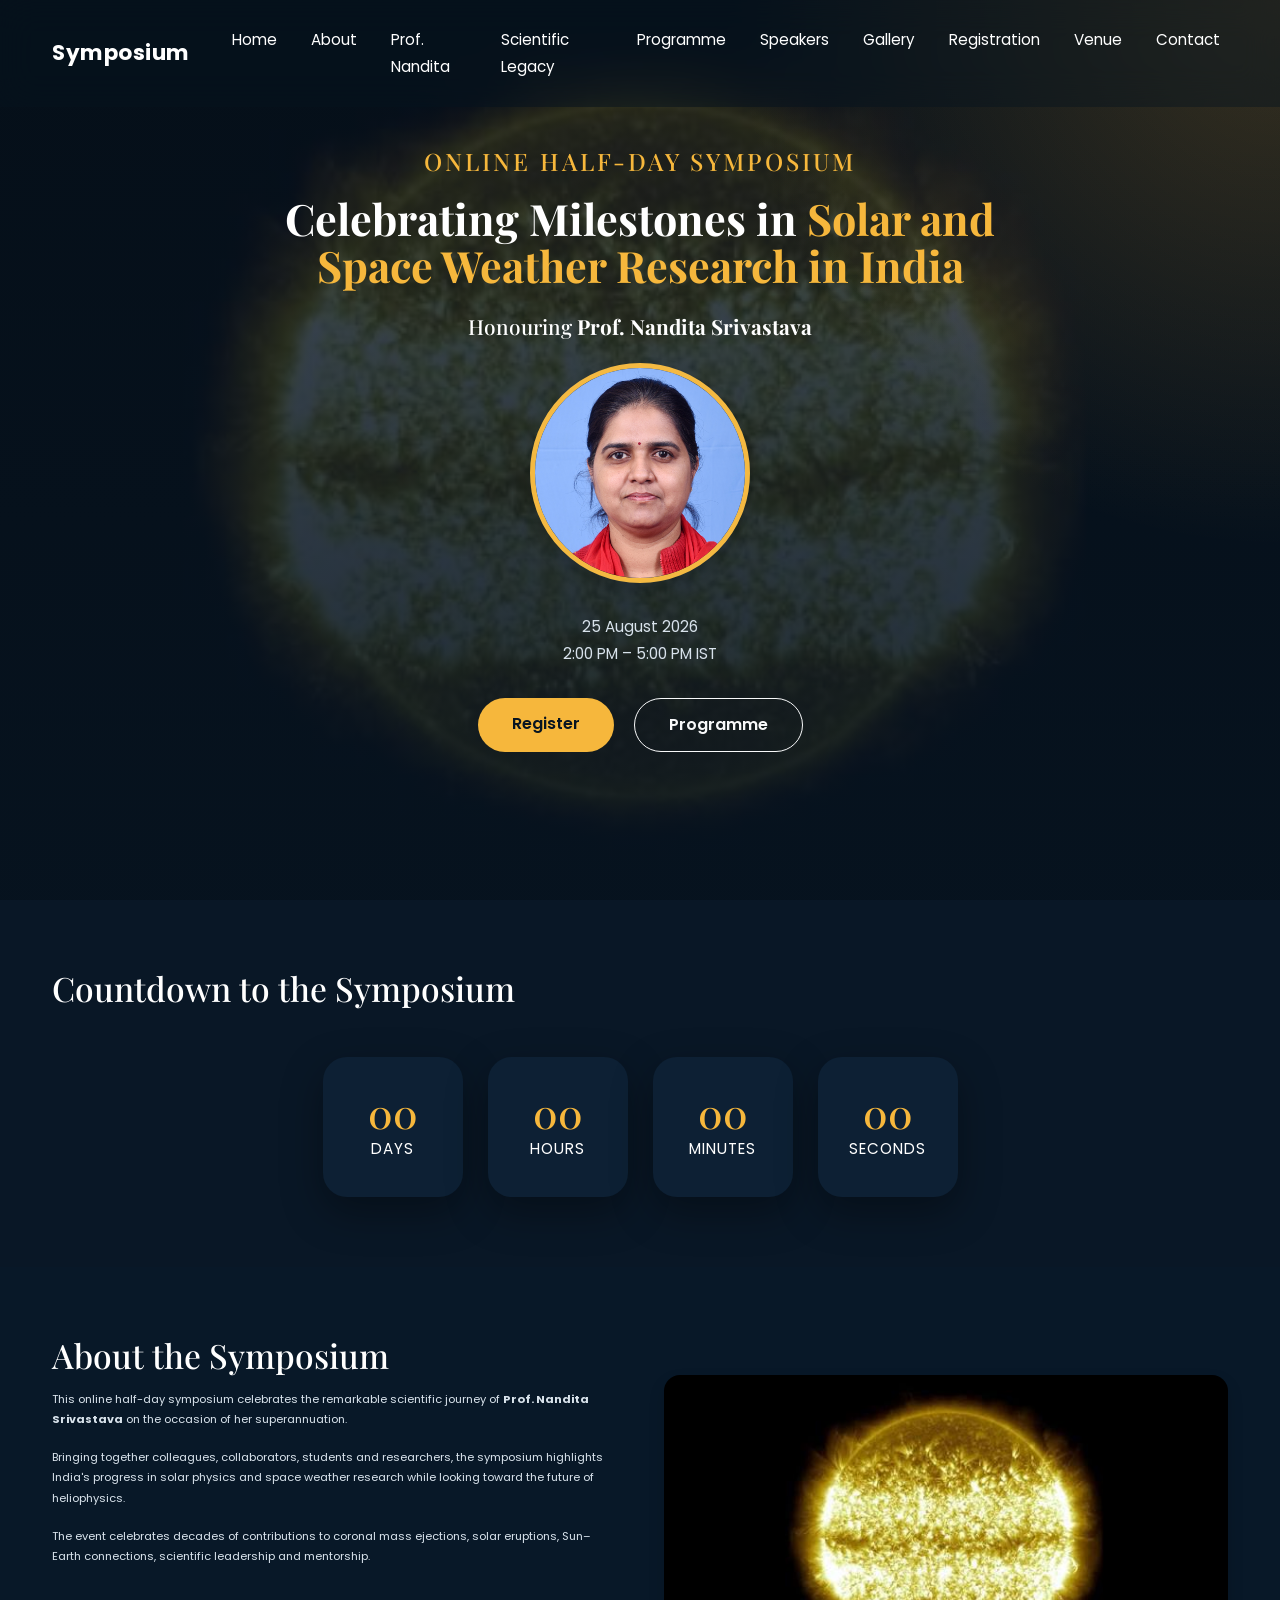
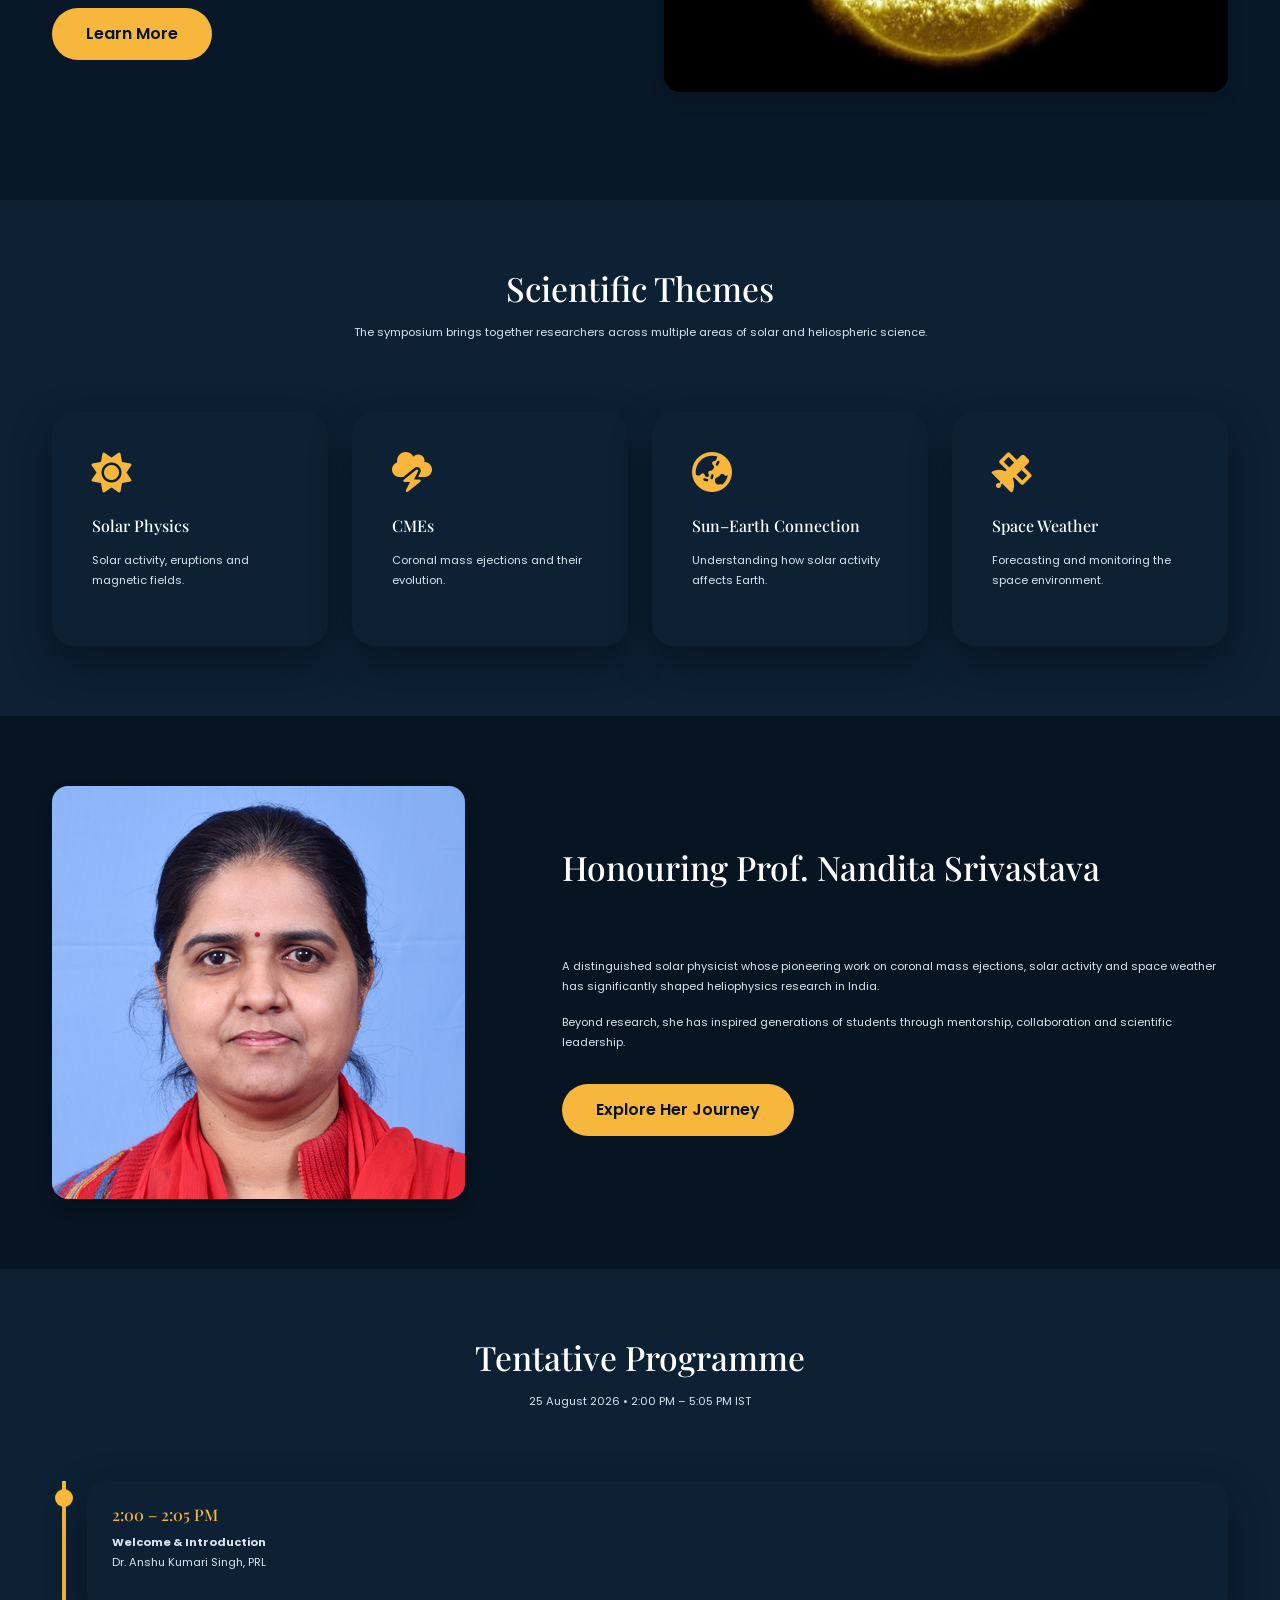
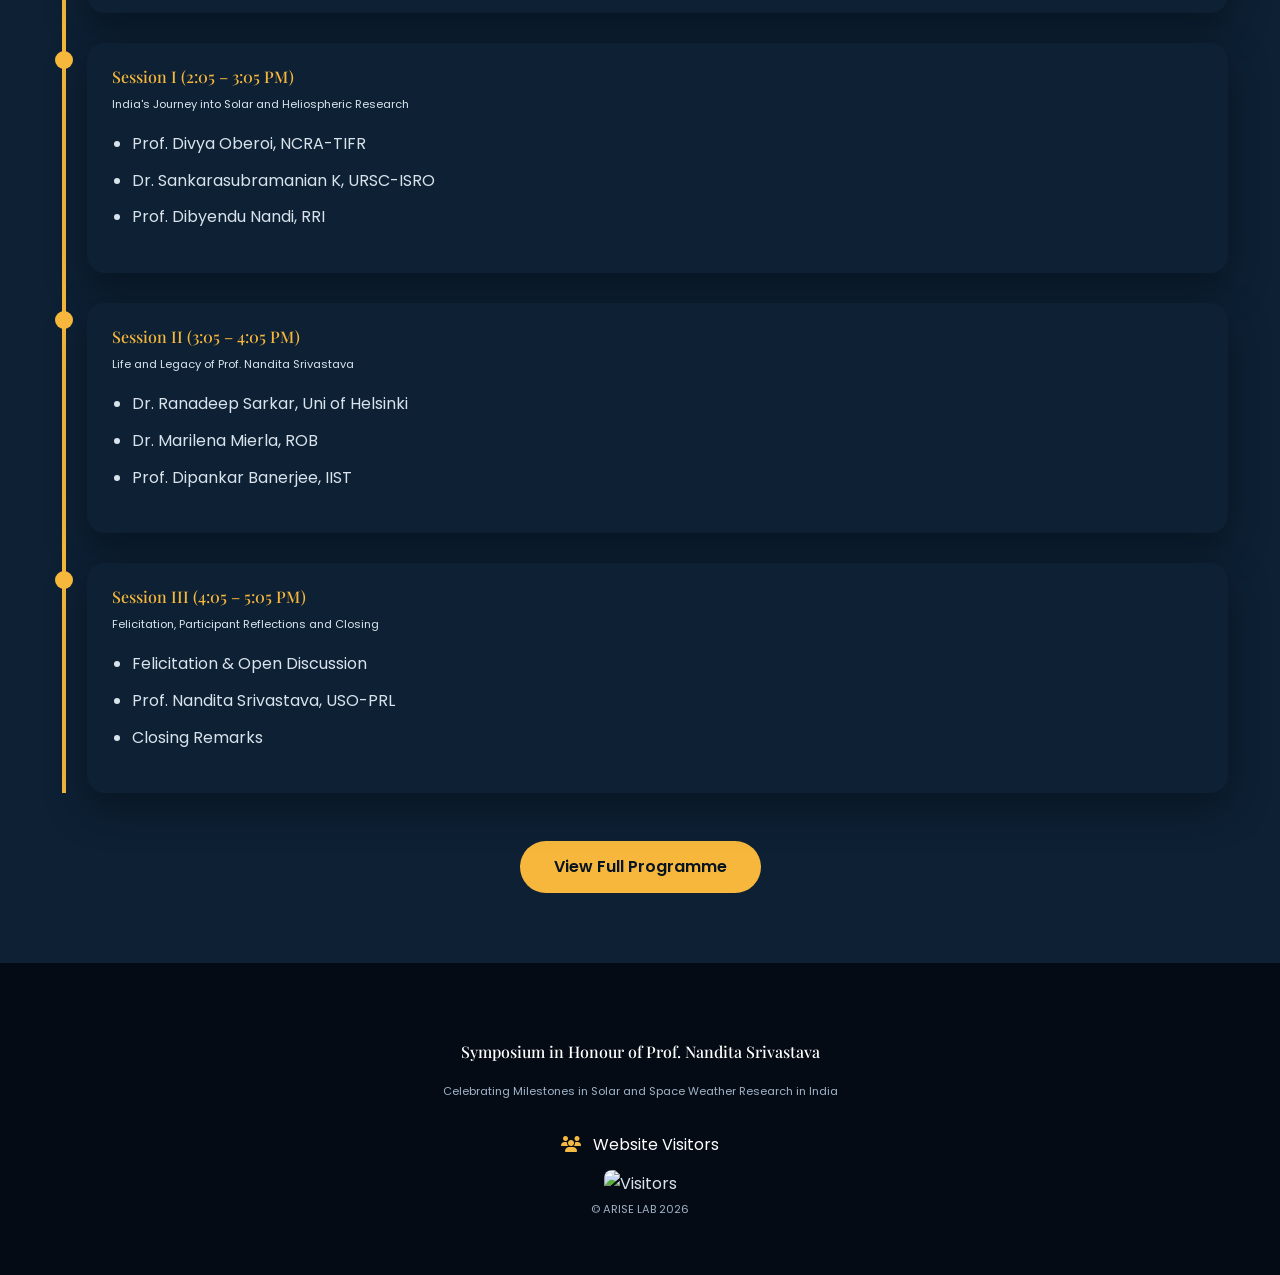
==== index.html @ 3f6dc215 "font issues sorted2" ====
<!DOCTYPE html>
<html lang="en">

<head>

    <meta charset="UTF-8">
    <meta name="viewport" content="width=device-width, initial-scale=1.0">

    <title>
        Celebrating Milestones in Solar and Space Weather Research in India
    </title>

    <meta name="description"
        content="Online Symposium Honouring Prof. Nandita Srivastava">

    <!-- Bootstrap -->

    <link href="https://cdn.jsdelivr.net/npm/bootstrap@5.3.7/dist/css/bootstrap.min.css" rel="stylesheet">

    <!-- Google Fonts -->

    <link rel="preconnect" href="https://fonts.googleapis.com">

    <link rel="preconnect" href="https://fonts.gstatic.com" crossorigin>

    <link
        href="https://fonts.googleapis.com/css2?family=Playfair+Display:wght@500;700&family=Poppins:wght@300;400;500;600&display=swap"
        rel="stylesheet">

    <!-- Font Awesome -->

    <link rel="stylesheet"
        href="https://cdnjs.cloudflare.com/ajax/libs/font-awesome/6.7.2/css/all.min.css">

    <!-- Custom CSS -->

    <link rel="stylesheet" href="assets/css/style.css">

    <link rel="stylesheet" href="assets/css/responsive.css">

</head>

<body>


    <!-- ===========================
            NAVBAR
    ============================ -->

    <nav class="navbar navbar-expand-lg fixed-top">

        <div class="container">

            <a class="navbar-brand" href="index.html">

                Symposium

            </a>

            <button class="navbar-toggler" type="button"
                data-bs-toggle="collapse"
                data-bs-target="#navbarNav">

                <span class="navbar-toggler-icon"></span>

            </button>

            <div class="collapse navbar-collapse"
                id="navbarNav">

                <ul class="navbar-nav ms-auto">

                    <li class="nav-item"><a href="index.html" class="nav-link active">Home</a></li>

                    <li class="nav-item"><a href="about.html" class="nav-link">About</a></li>

                    <li class="nav-item"><a href="prof-nandita.html" class="nav-link">Prof. Nandita</a></li>

                    <li class="nav-item"><a href="legacy.html" class="nav-link">Scientific Legacy</a></li>

                    <li class="nav-item"><a href="programme.html" class="nav-link">Programme</a></li>

                    <li class="nav-item"><a href="speakers.html" class="nav-link">Speakers</a></li>

                    <li class="nav-item"><a href="gallery.html" class="nav-link">Gallery</a></li>

                    <li class="nav-item"><a href="registration.html" class="nav-link">Registration</a></li>

                    <li class="nav-item"><a href="venue.html" class="nav-link">Venue</a></li>

                    <li class="nav-item"><a href="contact.html" class="nav-link">Contact</a></li>

                </ul>

            </div>

        </div>

    </nav>



    <!-- ===========================
            HERO
    ============================ -->

    <header class="hero">

        <div class="container">

            <div class="row justify-content-center">

                <div class="col-lg-9 text-center">

                    <h4>
                        Online Half-Day Symposium
                    </h4>

                    <h1>

                        Celebrating Milestones in

                        <span>

                            Solar and <br> Space Weather Research in India

                        </span>

                    </h1>

                    <h2>

                        Honouring

                        <strong>

                            Prof. Nandita Srivastava

                        </strong>

                    </h2>

                    <div class="hero-photo text-center my-4">

    <img src="assets/images/profile/nandita.jpg"
         alt="Prof. Nandita Srivastava"
         class="img-fluid rounded-circle shadow">

</div>

                    <p>

                        25 August 2026

                        <br>

                        2:00 PM – 5:00 PM IST

                    </p>

                    <div class="hero-buttons">

                        <a href="registration.html"
                            class="btn btn-warning">

                            Register

                        </a>

                        <a href="programme.html"
                            class="btn btn-outline-light">

                            Programme

                        </a>

                    </div>

                </div>

            </div>

        </div>

    </header>

<section class="countdown">

<div class="container">

<h2>Countdown to the Symposium</h2>

<div id="countdown">

<div class="time-box">
<h2 id="days">00</h2>
<span>Days</span>
</div>

<div class="time-box">
<h2 id="hours">00</h2>
<span>Hours</span>
</div>

<div class="time-box">
<h2 id="minutes">00</h2>
<span>Minutes</span>
</div>

<div class="time-box">
<h2 id="seconds">00</h2>
<span>Seconds</span>
</div>

</div>

</div>

</section>



    <!-- =====================================================
ABOUT THE SYMPOSIUM
====================================================== -->

<section class="about-home">

<div class="container">

<div class="row align-items-center g-5">

<div class="col-lg-6">

<div class="section-title text-start">

<h2>

About the Symposium

</h2>

<p>

This online half-day symposium celebrates the remarkable scientific
journey of <strong>Prof. Nandita Srivastava</strong> on the occasion of
her superannuation.

</p>

<p>

Bringing together colleagues, collaborators, students and researchers,
the symposium highlights India's progress in solar physics and space
weather research while looking toward the future of heliophysics.

</p>

<p>

The event celebrates decades of contributions to coronal mass ejections,
solar eruptions, Sun–Earth connections, scientific leadership and
mentorship.

</p>

<a href="about.html" class="btn btn-warning mt-4">

Learn More

</a>

</div>

</div>

<div class="col-lg-6">

<img src="assets/images/hero/hero.jpg"
class="img-fluid rounded-4 shadow">

</div>

</div>

</div>

</section>


    <!-- =====================================================
SCIENTIFIC THEMES
====================================================== -->

<section class="highlights">

<div class="container">

<div class="section-title">

<h2>

Scientific Themes

</h2>

<p>

The symposium brings together researchers across multiple
areas of solar and heliospheric science.

</p>

</div>

<div class="row g-4">

<div class="col-md-6 col-lg-3">

<div class="highlight-card">

<i class="fa-solid fa-sun"></i>

<h3>

Solar Physics

</h3>

<p>

Solar activity, eruptions and magnetic fields.

</p>

</div>

</div>

<div class="col-md-6 col-lg-3">

<div class="highlight-card">

<i class="fa-solid fa-cloud-bolt"></i>

<h3>

CMEs

</h3>

<p>

Coronal mass ejections and their evolution.

</p>

</div>

</div>

<div class="col-md-6 col-lg-3">

<div class="highlight-card">

<i class="fa-solid fa-earth-asia"></i>

<h3>

Sun–Earth Connection

</h3>

<p>

Understanding how solar activity affects Earth.

</p>

</div>

</div>

<div class="col-md-6 col-lg-3">

<div class="highlight-card">

<i class="fa-solid fa-satellite"></i>

<h3>

Space Weather

</h3>

<p>

Forecasting and monitoring the space environment.

</p>

</div>

</div>

</div>

</div>

</section>

<!-- =====================================================
PROF. NANDITA
====================================================== -->

<section>

<div class="container">

<div class="row align-items-center g-5">

<div class="col-lg-5">

<img src="assets/images/profile/nandita.jpg"
class="img-fluid rounded-4 shadow">

</div>

<div class="col-lg-7">

<div class="section-title text-start">

<h2>

Honouring Prof. Nandita Srivastava

</h2>

</div>

<p>

A distinguished solar physicist whose pioneering work on coronal mass
ejections, solar activity and space weather has significantly shaped
heliophysics research in India.

</p>

<p>

Beyond research, she has inspired generations of students through
mentorship, collaboration and scientific leadership.

</p>

<a href="prof-nandita.html"

class="btn btn-warning mt-3">

Explore Her Journey

</a>

</div>

</div>

</div>

</section>

<!-- =====================================================
PROGRAMME PREVIEW
====================================================== -->

<section class="highlights">

<div class="container">

<div class="section-title">

<h2>

Tentative Programme

</h2>

<p>

25 August 2026 • 2:00 PM – 5:05 PM IST

</p>

</div>

<div class="timeline">

<div class="timeline-item">

<h3>2:00 – 2:05 PM</h3>

<p>

<strong>Welcome & Introduction</strong><br>

Dr. Anshu Kumari Singh, PRL

</p>

</div>

<div class="timeline-item">

<h3>Session I (2:05 – 3:05 PM)</h3>

<p>

India's Journey into Solar and Heliospheric Research

</p>

<ul>

<li>Prof. Divya Oberoi, NCRA-TIFR</li>

<li>Dr. Sankarasubramanian K, URSC-ISRO </li>

<li>Prof. Dibyendu Nandi, RRI</li>

</ul>

</div>

<div class="timeline-item">

<h3>Session II (3:05 – 4:05 PM)</h3>

<p>

Life and Legacy of Prof. Nandita Srivastava

</p>

<ul>

<li>Dr. Ranadeep Sarkar, Uni of Helsinki</li>

<li>Dr. Marilena Mierla, ROB</li>

<li>Prof. Dipankar Banerjee, IIST</li>

</ul>

</div>

<div class="timeline-item">

<h3>Session III (4:05 – 5:05 PM)</h3>

<p>

Felicitation, Participant Reflections and Closing

</p>

<ul>

<li>Felicitation & Open Discussion</li>

<li>Prof. Nandita Srivastava, USO-PRL</li>

<li>Closing Remarks</li>

</ul>

</div>

</div>

<div class="text-center mt-5">

<a href="programme.html"

class="btn btn-warning">

View Full Programme

</a>

</div>

</div>

</section>

    <!-- ===========================
            FOOTER
    ============================ -->

    <footer>

        <div class="container text-center">

            <h3>

                Symposium in Honour of

                Prof. Nandita Srivastava

           </h3>

<p>

Celebrating Milestones in Solar and Space Weather Research in India

</p>



            <div class="visitor-counter">

    <p>
        <i class="fa-solid fa-users"></i>
        Website Visitors
    </p>

    <img
src="https://hits.sh/ariselabprl.github.io/nandita-symposium.svg?style=for-the-badge&label=Visitors&color=F6B73C&labelColor=122B45"
alt="Visitors">

</div>

            <p>

                © ARISE LAB 2026

            </p>

        </div>

    </footer>



    <script src="https://cdn.jsdelivr.net/npm/bootstrap@5.3.7/dist/js/bootstrap.bundle.min.js"></script>

    <script src="assets/js/main.js"></script>

    <script src="assets/js/countdown.js"></script>

</body>

</html>
---- assets/css/style.css ----
/*==================================================
  Nandita Symposium Website
  Version 1.0
==================================================*/


/*=========================================
ROOT VARIABLES
=========================================*/

:root{

    --primary:#F6B73C;
    --secondary:#FF8C00;

    --dark:#071421;
    --dark2:#0D2034;
    --dark3:#122B45;

    --white:#ffffff;
    --text:#D9E3EC;

    --radius:18px;

    --shadow:0 15px 40px rgba(0,0,0,.35);

    --transition:.35s ease;

}



/*=========================================
RESET
=========================================*/

*{

    margin:0;
    padding:0;
    box-sizing:border-box;

}

html{

    scroll-behavior:smooth;

}

body{

    font-family:'Poppins',sans-serif;

    background:var(--dark);

    color:var(--text);

    overflow-x:hidden;

    line-height:1.8;

}

img{

    max-width:100%;
    display:block;

}

a{

    text-decoration:none;

    transition:var(--transition);

}

section{

    padding:110px 0;

}



/*=========================================
TYPOGRAPHY
=========================================*/

h1,h2,h3,h4,h5{

    font-family:'Playfair Display',serif;

    color:white;

    line-height:1.1;

}

h1{

    font-size:2.7rem;

    font-weight:700;

}

h2{

    font-size:2.1rem;

    margin-bottom:25px;

}

h3{

    font-size:1.0rem;

}

p{

    color:var(--text);

    font-size:.70rem;

}



/*=========================================
CONTAINER
=========================================*/

.container{

    max-width:1200px;

}



/*=========================================
NAVBAR
=========================================*/

.navbar{

    background:rgba(7,20,33,.45);

    backdrop-filter:blur(18px);

    transition:.4s;

    padding:18px 0;

}

.navbar.scrolled{

    background:#071421;

    box-shadow:0 10px 30px rgba(0,0,0,.35);

}

.navbar-brand{

    color:white !important;

    font-weight:700;

    font-size:1.35rem;

    letter-spacing:.5px;

}

.nav-link{

    color:white !important;

    margin-left:18px;

    font-size:.95rem;

    position:relative;

}

.nav-link::after{

    content:"";

    position:absolute;

    left:0;

    bottom:-6px;

    width:0;

    height:2px;

    background:var(--primary);

    transition:.3s;

}

.nav-link:hover::after{

    width:100%;

}

.nav-link:hover{

    color:var(--primary)!important;

}



/*=========================================
HERO
=========================================*/

.hero{

    min-height:100vh;

    display:flex;

    align-items:center;

    justify-content:center;

    text-align:center;

    position:relative;

    overflow:hidden;

    background:

    linear-gradient(rgba(7,20,33,.75),

    rgba(7,20,33,.92)),

    url("../images/hero/hero.jpg");

    background-size:cover;

    background-position:center;

}

.hero::before{

    content:"";

    position:absolute;

    inset:0;

    background:

    radial-gradient(circle at top right,

    rgba(255,183,60,.20),

    transparent 35%);

}

.hero .container{

    position:relative;

    z-index:10;

}

.hero h4{

    color:var(--primary);

    text-transform:uppercase;

    letter-spacing:3px;

    margin-bottom:20px;

}

.hero h1{

    margin-bottom:25px;

}

.hero h1 span{

    color:var(--primary);

}

.hero h2{

    color:white;

    font-size:1.3rem;

}

.hero p{

    font-size:0.95rem;

    max-width:760px;

    margin:30px auto;

}



/*=========================================
BUTTONS
=========================================*/

.hero-buttons{

    display:flex;

    justify-content:center;

    gap:20px;

    flex-wrap:wrap;

}

.btn{

    border-radius:50px;

    padding:14px 34px;

    font-weight:600;

    transition:var(--transition);

}

.btn-warning{

    background:var(--primary);

    border:none;

    color:#071421;

}

.btn-warning:hover{

    transform:translateY(-3px);

    background:#FFD166;

}

.btn-outline-light:hover{

    color:black;

    transform:translateY(-3px);

}



/*=========================================
SECTION TITLES
=========================================*/

.section-title{

    text-align:center;

    margin-bottom:70px;

}

.section-title h2{

    margin-bottom:15px;

}

.section-title p{

    max-width:750px;

    margin:auto;

}



/*=========================================
SOFT CARDS
=========================================*/

.highlight-card{

    background:var(--dark2);

    border-radius:22px;

    padding:40px;

    box-shadow:var(--shadow);

    transition:var(--transition);

    height:100%;

}

.highlight-card:hover{

    transform:translateY(-10px);

}

.highlight-card i{

    font-size:2.5rem;

    color:var(--primary);

    margin-bottom:25px;

}

.highlight-card h3{

    margin-bottom:15px;

}

/*==================================================
SECTION BACKGROUNDS
==================================================*/

.about-home{

    background:#081828;

}

.highlights{

    background:#0d2034;

}

.about-home img{

    border-radius:24px;

    box-shadow:0 25px 50px rgba(0,0,0,.35);

}

.about-home p{

    margin-bottom:18px;

}


/*==================================================
COUNTDOWN
==================================================*/

.countdown{

    background:#091726;

}

#countdown{

    display:flex;

    justify-content:center;

    gap:25px;

    flex-wrap:wrap;

    margin-top:50px;

}

.time-box{

    background:var(--dark2);

    width:140px;

    height:140px;

    border-radius:24px;

    display:flex;

    flex-direction:column;

    align-items:center;

    justify-content:center;

    box-shadow:var(--shadow);

}

.time-box h2{

    color:var(--primary);

    font-size:2.5rem;

    margin:0;

}

.time-box span{

    color:white;

    font-size:.95rem;

    letter-spacing:1px;

    text-transform:uppercase;

}


/*==================================================
PROFILE SECTION
==================================================*/

.profile-section{

    background:var(--dark);

}

.profile-section img{

    border-radius:24px;

    box-shadow:0 30px 60px rgba(0,0,0,.45);

}

.profile-section p{

    margin-bottom:18px;

}


/*==================================================
SPEAKER CARD
==================================================*/

.speaker-card{

    background:var(--dark2);

    border-radius:24px;

    padding:35px;

    text-align:center;

    transition:.35s;

    height:100%;

}

.speaker-card:hover{

    transform:translateY(-10px);

}

.speaker-card img{

    width:180px;

    height:180px;

    object-fit:cover;

    border-radius:50%;

    margin:auto;

    margin-bottom:25px;

    border:5px solid var(--primary);

}

.speaker-card h3{

    margin-bottom:10px;

}

.speaker-card p{

    margin:0;

}


/*==================================================
TIMELINE
==================================================*/

.timeline{

    position:relative;

    padding-left:35px;

}

.timeline::before{

    content:"";

    position:absolute;

    left:10px;

    top:0;

    width:4px;

    height:100%;

    background:var(--primary);

}

.timeline-item{

    position:relative;

    margin-bottom:45px;

}

.timeline-item::before{

    content:"";

    position:absolute;

    left:-32px;

    top:8px;

    width:18px;

    height:18px;

    border-radius:50%;

    background:var(--primary);

}

.timeline-item h3{

    margin-bottom:8px;

}


/*==================================================
GALLERY
==================================================*/

.gallery-item{

    overflow:hidden;

    border-radius:22px;

    box-shadow:var(--shadow);

}

.gallery-item img{

    transition:.5s;

}

.gallery-item:hover img{

    transform:scale(1.08);

}


/*==================================================
LOGO SECTION
==================================================*/

.logo-grid{

    display:flex;

    justify-content:center;

    gap:60px;

    flex-wrap:wrap;

    align-items:center;

}

.logo-grid img{

    height:90px;

    opacity:.65;

    transition:.35s;

    filter:grayscale(100%);

}

.logo-grid img:hover{

    opacity:1;

    filter:none;

    transform:scale(1.05);

}


/*==================================================
FOOTER
==================================================*/

footer{

    background:#040b14;

    padding:80px 0 40px;

    text-align:center;

}

footer h3{

    margin-bottom:20px;

}

footer p{

    color:#9fb2c7;

}

footer a{

    color:var(--primary);

}

footer a:hover{

    color:white;

}


/*==================================================
UTILITY CLASSES
==================================================*/

.shadow-soft{

    box-shadow:var(--shadow);

}

.rounded-xl{

    border-radius:24px;

}

.text-gold{

    color:var(--primary);

}

.bg-dark2{

    background:var(--dark2);

}


/*==================================================
SCROLL ANIMATION
==================================================*/

.fade-up{

    opacity:0;

    transform:translateY(40px);

    transition:.8s;

}

.fade-up.show{

    opacity:1;

    transform:none;

}


/*==================================================
SECTION DIVIDER
==================================================*/

.section-divider{

    width:100px;

    height:4px;

    background:var(--primary);

    margin:25px auto;

    border-radius:50px;

}

/*==================================================
BACK TO TOP BUTTON
==================================================*/

.top-button{

    position:fixed;

    right:30px;

    bottom:30px;

    width:55px;

    height:55px;

    border:none;

    border-radius:50%;

    background:var(--primary);

    color:#071421;

    font-size:20px;

    cursor:pointer;

    box-shadow:var(--shadow);

    opacity:0;

    visibility:hidden;

    transition:.35s;

    z-index:999;

}

.top-button.show{

    opacity:1;

    visibility:visible;

}

.top-button:hover{

    transform:translateY(-5px);

    background:#FFD166;

}


.timeline ul{

    margin-top:15px;

    padding-left:20px;

}

.timeline li{

    margin-bottom:8px;

    color:var(--text);

}

.timeline-item{

    background:var(--dark2);

    padding:25px;

    border-radius:18px;

    margin-bottom:30px;

    box-shadow:var(--shadow);

}

.timeline-item h3{

    color:var(--primary);

}

/* =====================================================
   SPEAKER CARDS
===================================================== */


.speaker-card {

    background: rgba(255,255,255,0.95);

    padding: 30px 20px;

    border-radius: 18px;

    box-shadow: 0 10px 30px rgba(0,0,0,0.08);

    height: 100%;

    transition: all 0.3s ease;

    border: 1px solid rgba(0,0,0,0.05);

}




.speaker-card:hover {

    transform: translateY(-8px);

    box-shadow: 0 18px 40px rgba(0,0,0,0.15);

}




/* Speaker Images */

.speaker-card img {

    width: 150px;

    height: 150px;

    object-fit: cover;

    border-radius: 50%;

    margin-bottom: 20px;

    border: 5px solid #f4b400;

}




/* Speaker Name */

.speaker-card h3 {

    font-family: 'Playfair Display', serif;

    font-size: 1.5rem;

    color: #1b2a4e;

    margin-bottom: 10px;

}




/* Institution */

.speaker-card p:first-of-type {

    font-weight: 500;

    color: #555;

    margin-bottom: 12px;

}



/* Talk title */

.speaker-card p:last-child {

    font-size: 0.95rem;

    color: #666;

    line-height: 1.6;

}



/* =====================================================
   FEATURED SPEAKER (Prof. Nandita)
===================================================== */


.speaker-card.featured {


    background:

    linear-gradient(
        145deg,
        rgba(255,248,220,0.95),
        rgba(255,255,255,0.95)
    );


    border: 2px solid #f4b400;

}




.speaker-card.featured img {


    width: 190px;

    height: 190px;


}




.speaker-card.featured h3 {


    font-size: 1.6rem;


}




/* =====================================================
   SECTION SPACING
===================================================== */


section {

    padding: 70px 0;

}



/* Mobile */

@media(max-width:768px){


.speaker-card {

    padding:25px 15px;

}


.speaker-card img {

    width:120px;

    height:120px;

}


.speaker-card.featured img {

    width:150px;

    height:150px;

}


}

/* =====================================================
   VENUE CARD
===================================================== */


.venue-card {

    max-width: 750px;

    margin: auto;

    padding: 45px 35px;

    background: rgba(255,255,255,0.95);

    border-radius: 20px;

    box-shadow: 0 12px 35px rgba(0,0,0,0.1);

}



.venue-icon {

    font-size: 60px;

    color: #f4b400;

    margin-bottom: 20px;

}



.venue-card h3 {

    font-family:'Playfair Display', serif;

    color:#1b2a4e;

    font-size:2rem;

}



.venue-card h4 {

    margin-top:25px;

    color:#1b2a4e;

}



.venue-card p {

    line-height:1.8;

    color:#555;

}



.venue-card .btn {

    margin-top:20px;

    padding:12px 30px;

    border-radius:30px;

}

/* =========================
   CONTACT PAGE
========================= */

.contact-card {
    max-width: 650px;
    margin: auto;
    padding: 40px;
    text-align: center;
}


.contact-card i {
    color: #0d6efd;
    margin-bottom: 20px;
}


.contact-card h3 {
    font-family: 'Playfair Display', serif;
    font-size: 30px;
    margin-bottom: 10px;
}


.contact-card a {
    text-decoration: none;
    font-weight: 500;
}


.contact-card a:hover {
    text-decoration: underline;
}

/* =========================
   GALLERY
========================= */


.gallery-card {

background:white;

padding:20px;

border-radius:12px;

box-shadow:0 8px 20px rgba(0,0,0,0.08);

height:100%;

}


.gallery-card img {

width:100%;

height:260px;

object-fit:cover;

border-radius:10px;

}


.gallery-card video {

width:100%;

border-radius:10px;

}


.gallery-card h4,
.gallery-card h5 {

margin-top:15px;

font-family:'Playfair Display', serif;

}



/* =====================================================
   PUBLICATION LIST
====================================================== */

.publication-list{
    list-style: decimal;
    padding-left: 1.5rem;
    margin-top: 2rem;
}

.publication-list li{
    margin-bottom: 24px;
    padding: 18px 22px;
    border-left: 4px solid #f4b942;
    background: rgba(255,255,255,0.04);
    border-radius: 0 10px 10px 0;
    line-height: 1.8;
    font-size: 1.05rem;
    color: #e8e8e8;
    text-align: justify;
    transition: all 0.3s ease;
}

.publication-list li:hover{
    background: rgba(244,185,66,0.08);
    transform: translateX(5px);
}

.publication-list b{
    color: #ffffff;
    font-weight: 600;
}

.publication-list i{
    color: #f4b942;
    font-style: italic;
    font-size: inherit;
    font-weight: inherit;
}

.publication-list a{
    color: #7cc7ff;
    text-decoration: none;
}

.publication-list a:hover{
    color: #ffffff;
    text-decoration: underline;
}

/* =====================================================
   HERO PHOTO
====================================================== */

.hero-photo{
    text-align: center;
}

.hero-photo img{
    width: 220px;
    height: 220px;
    object-fit: cover;

    display: block;
    margin: 0 auto;

    border-radius: 50%;
    border: 5px solid #f4b942;

    box-shadow: 0 10px 25px rgba(0,0,0,0.35);

    transition: transform 0.3s ease;
}

.hero-photo img:hover{
    transform: scale(1.04);
}


/* ==========================================================
   STUDENT CARDS
========================================================== */

.student-card{

    height:100%;

    background:rgba(255,255,255,0.05);

    border:1px solid rgba(255,255,255,0.10);

    border-radius:18px;

    overflow:hidden;

    transition:0.3s ease;

    display:flex;

    flex-direction:column;

    align-items:center;

    padding-top:30px;

}

.student-card:hover{

    transform:translateY(-8px);

    border-color:var(--primary);

    box-shadow:0 12px 30px rgba(255,170,0,.25);

}

.student-img{

    width:180px;

    height:180px;

    object-fit:cover;

    border-radius:50%;

    display:block;

    margin:0 auto 25px auto;

    border:5px solid var(--primary);

}

.student-content{

    padding:0 22px 22px;

    flex:1;

    display:flex;

    flex-direction:column;

    text-align:center;

}
.student-content h4{

    font-size:1.2rem;

    font-weight:600;

    margin-bottom:10px;

    color:#ffffff;

}

.student-content p{

    margin-bottom:10px;

    color:#d7d7d7;

    line-height:1.6;

}

.student-content strong{

    color:#ffffff;

}

.student-content em{

    color:#ffd36b;

    font-style:italic;

}

/* ==============================
Collaborations Section
============================== */

.collaboration-section {
    padding: 80px 0;
}


.collaboration-card {

    height: 100%;
    padding: 35px;

    background: rgba(255,255,255,0.08);

    border: 1px solid rgba(255,255,255,0.15);

    border-radius: 20px;

    backdrop-filter: blur(12px);

    transition: all 0.4s ease;

}


.collaboration-card:hover {

    transform: translateY(-8px);

    box-shadow: 0 15px 35px rgba(0,0,0,0.25);

}


.collaboration-card h3 {

    margin-top: 15px;

    color: #ffb347;

    font-size: 28px;

}



.collab-icon {

    width:70px;
    height:70px;

    display:flex;
    align-items:center;
    justify-content:center;

    border-radius:50%;

    background:rgba(255,165,0,0.15);

    font-size:32px;

    color:#ff9800;

}



.collab-list {

    margin-top:25px;

}



.collab-item {

    display:flex;

    gap:15px;

    margin-bottom:20px;

    line-height:1.6;

}



.collab-item i {

    color:#ff9800;

    font-size:18px;

    margin-top:5px;

}



.collab-item strong {

    color:#ffffff;

}


.collaboration-card p {

    color:#ddd;

    line-height:1.7;

}

.visitor-counter{

    text-align:center;

    margin-top:30px;

}

.visitor-counter p{

    color:#ffffff;

    margin-bottom:10px;

    font-size:1rem;

}

.visitor-counter i{

    color:#f4b942;

    margin-right:8px;

}

.visitor-counter img{

    display:inline-block;

    border-radius:8px;

}
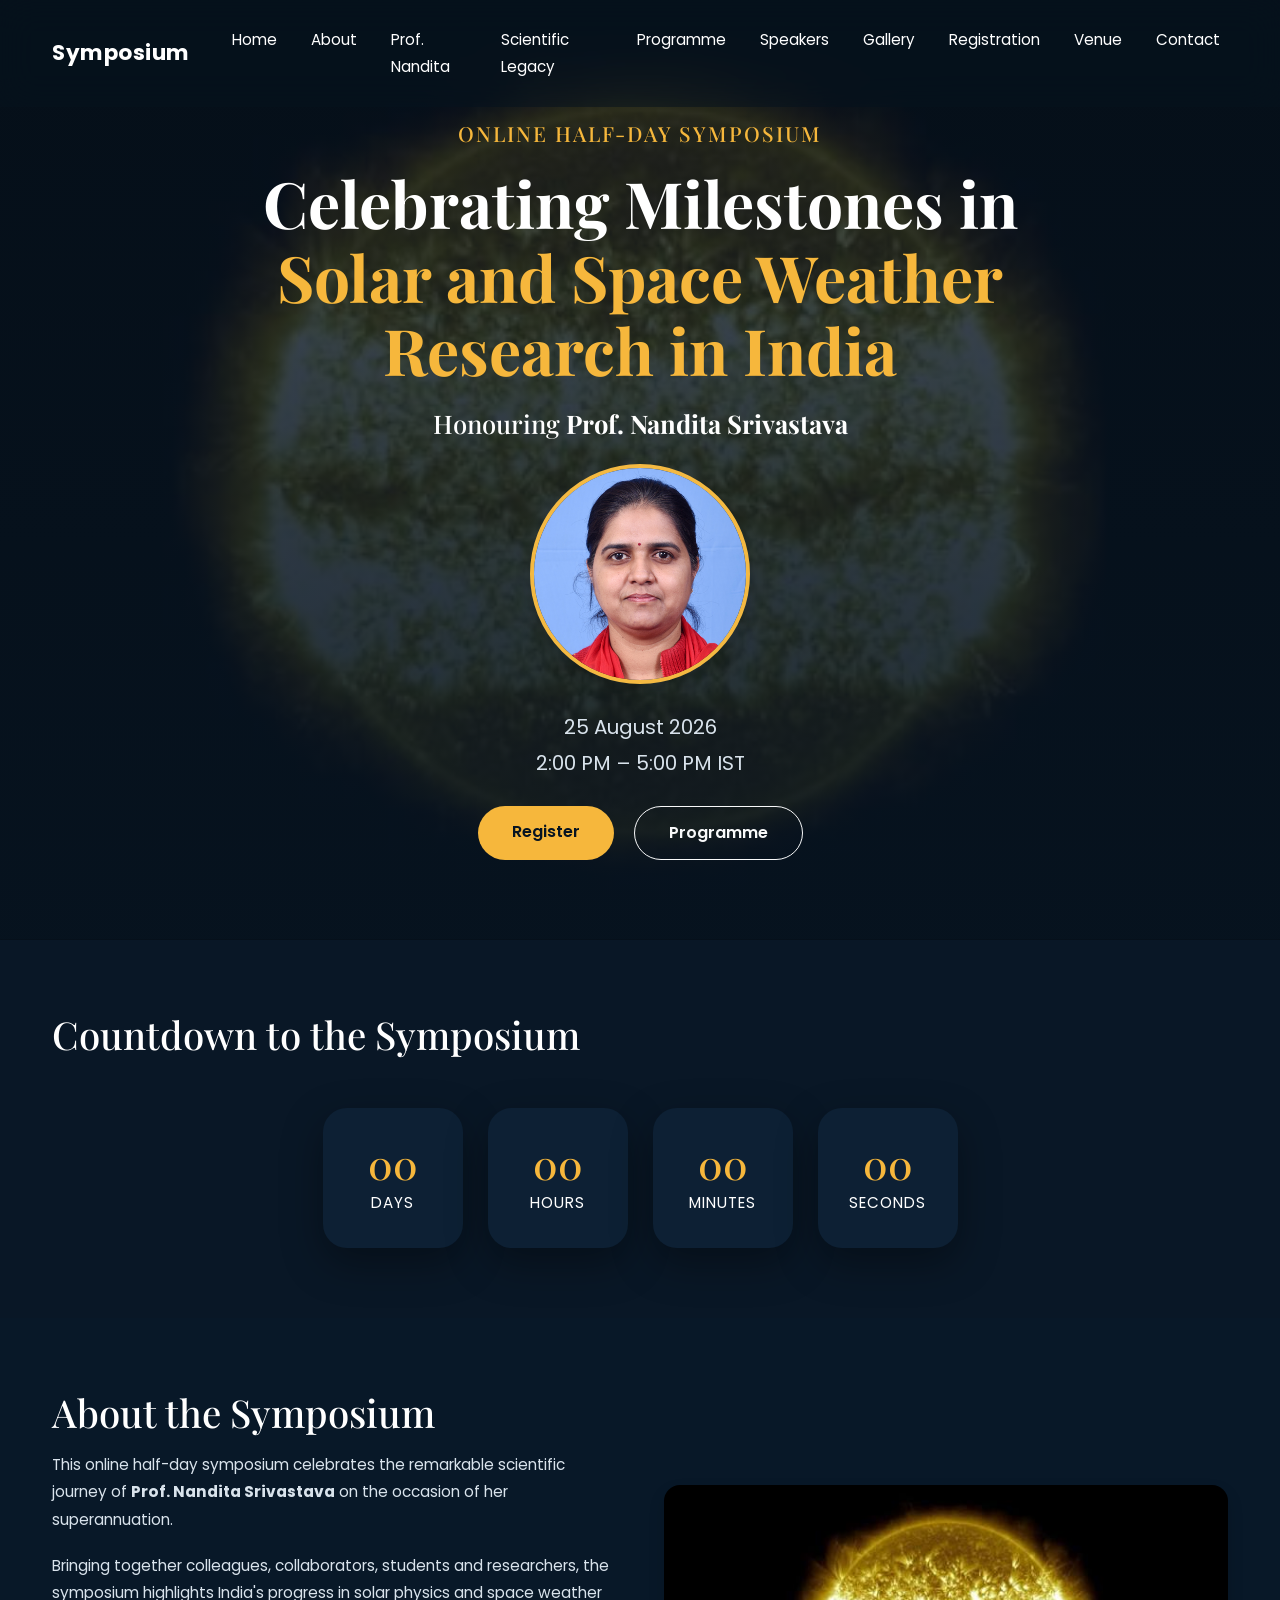
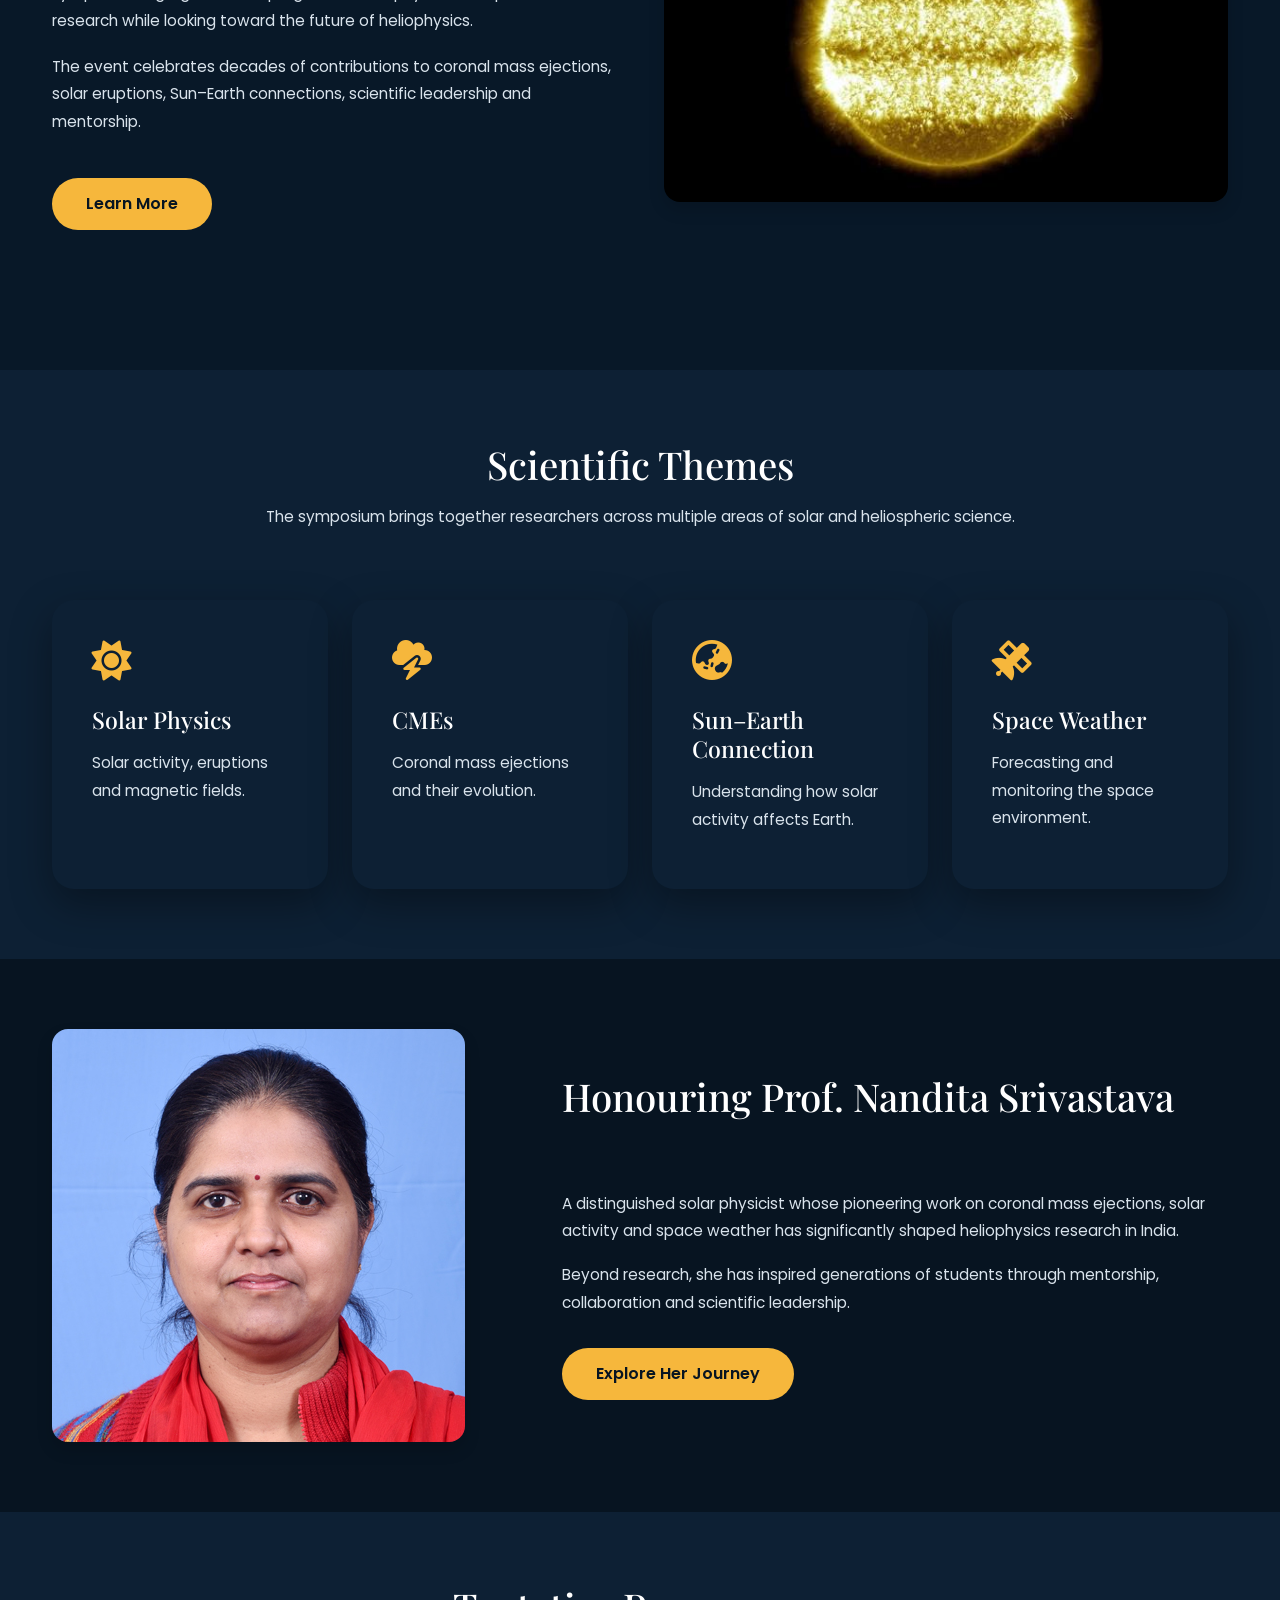
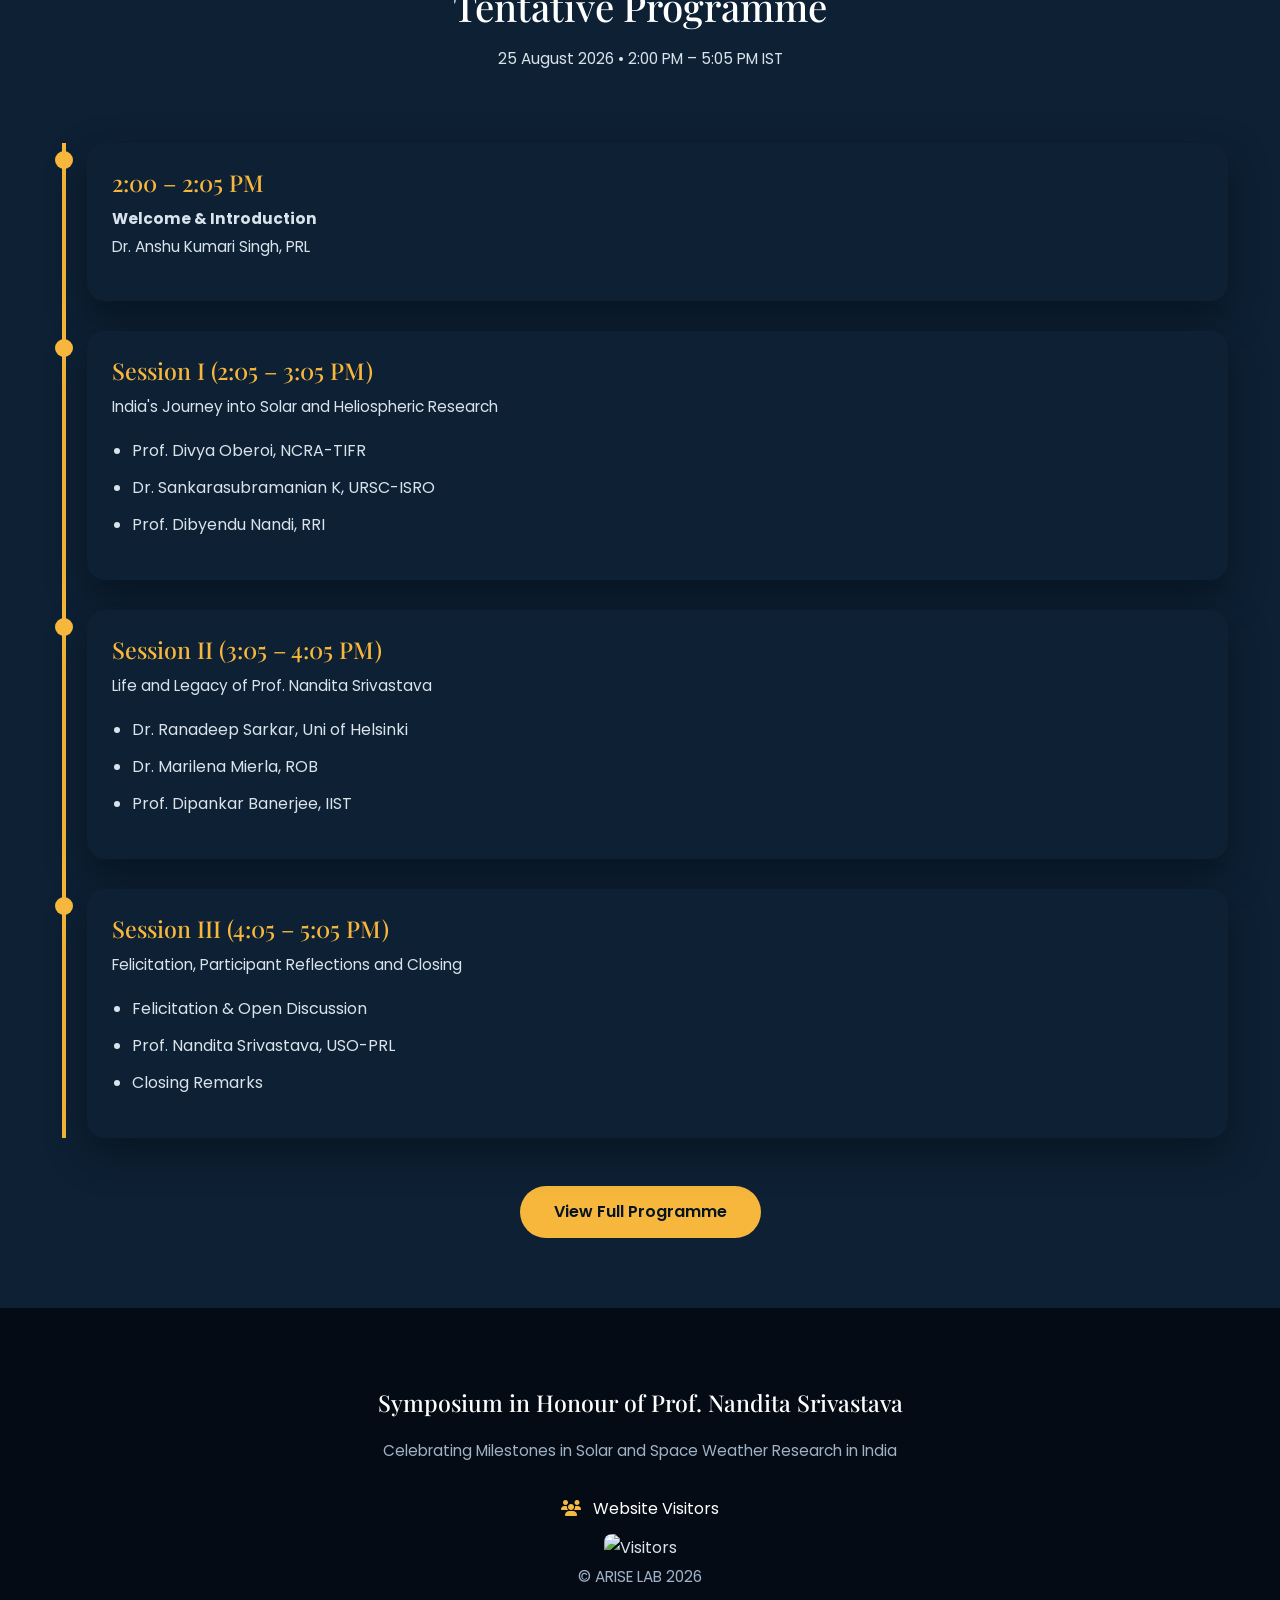
==== commit 9dee9a69: "font issues sorted4" ====
--- a/index.html
+++ b/index.html
@@ -122,7 +122,7 @@
 
                         <span>
 
-                            Solar and <br> Space Weather Research in India
+                            Solar and Space Weather Research in India
 
                         </span>
 
--- a/assets/css/style.css
+++ b/assets/css/style.css
@@ -84,7 +84,6 @@
 }
 
 
-
 /*=========================================
 TYPOGRAPHY
 =========================================*/
@@ -92,40 +91,35 @@
 h1,h2,h3,h4,h5{
 
     font-family:'Playfair Display',serif;
-
     color:white;
-
-    line-height:1.1;
+    line-height:1.25;
 
 }
 
 h1{
 
-    font-size:2.7rem;
-
+    font-size:clamp(2.3rem,5vw,4.3rem);
     font-weight:700;
 
 }
 
 h2{
 
-    font-size:2.1rem;
-
+    font-size:clamp(1.5rem,3vw,2.7rem);
     margin-bottom:25px;
 
 }
 
 h3{
 
-    font-size:1.0rem;
+    font-size:clamp(1.2rem,2vw,1.45rem);
 
 }
 
 p{
 
     color:var(--text);
-
-    font-size:.70rem;
+    font-size:clamp(0.95rem,1.2vw,1.05rem);
 
 }
 
@@ -224,14 +218,13 @@
 }
 
 
-
 /*=========================================
 HERO
 =========================================*/
 
 .hero{
 
-    min-height:100vh;
+    min-height:min(100vh, 900px);
 
     display:flex;
 
@@ -246,17 +239,16 @@
     overflow:hidden;
 
     background:
-
-    linear-gradient(rgba(7,20,33,.75),
-
-    rgba(7,20,33,.92)),
-
-    url("../images/hero/hero.jpg");
+        linear-gradient(rgba(7,20,33,.75),
+        rgba(7,20,33,.92)),
+        url("../images/hero/hero.jpg");
 
     background-size:cover;
-
     background-position:center;
 
+    padding:120px 0 80px;
+}
+
 }
 
 .hero::before{
@@ -268,19 +260,15 @@
     inset:0;
 
     background:
-
-    radial-gradient(circle at top right,
-
-    rgba(255,183,60,.20),
-
-    transparent 35%);
+        radial-gradient(circle at top right,
+        rgba(255,183,60,.20),
+        transparent 35%);
 
 }
 
 .hero .container{
 
     position:relative;
-
     z-index:10;
 
 }
@@ -291,7 +279,9 @@
 
     text-transform:uppercase;
 
-    letter-spacing:3px;
+    letter-spacing:2px;
+
+    font-size:clamp(0.9rem, 1vw + 0.6rem, 1.3rem);
 
     margin-bottom:20px;
 
@@ -299,31 +289,39 @@
 
 .hero h1{
 
+    font-size:clamp(2rem, 5vw, 4.5rem);
+
+    line-height:1.15;
+
+    margin-bottom:20px;
+
+}
+
+.hero h1 span{
+
+    color:var(--primary);
+
+}
+
+.hero h2{
+
+    color:white;
+
+    font-size:clamp(1.2rem, 2vw, 2rem);
+
     margin-bottom:25px;
 
 }
 
-.hero h1 span{
-
-    color:var(--primary);
-
-}
-
-.hero h2{
-
-    color:white;
-
-    font-size:1.3rem;
-
-}
-
 .hero p{
 
-    font-size:0.95rem;
+    font-size:clamp(0.95rem, 1vw + 0.5rem, 1.25rem);
 
     max-width:760px;
 
-    margin:30px auto;
+    margin:25px auto;
+
+    line-height:1.8;
 
 }
 
@@ -1384,23 +1382,27 @@
 }
 
 /* =====================================================
-   HERO PHOTO
+   HERO PHOTO (Responsive)
 ====================================================== */
 
 .hero-photo{
     text-align: center;
+    margin: clamp(1rem, 2vw, 2rem) 0;
 }
 
 .hero-photo img{
-    width: 220px;
-    height: 220px;
+
+    width: clamp(140px, 18vw, 220px);
+    height: clamp(140px, 18vw, 220px);
+
     object-fit: cover;
 
     display: block;
     margin: 0 auto;
 
     border-radius: 50%;
-    border: 5px solid #f4b942;
+
+    border: clamp(3px, 0.35vw, 5px) solid #f4b942;
 
     box-shadow: 0 10px 25px rgba(0,0,0,0.35);
 
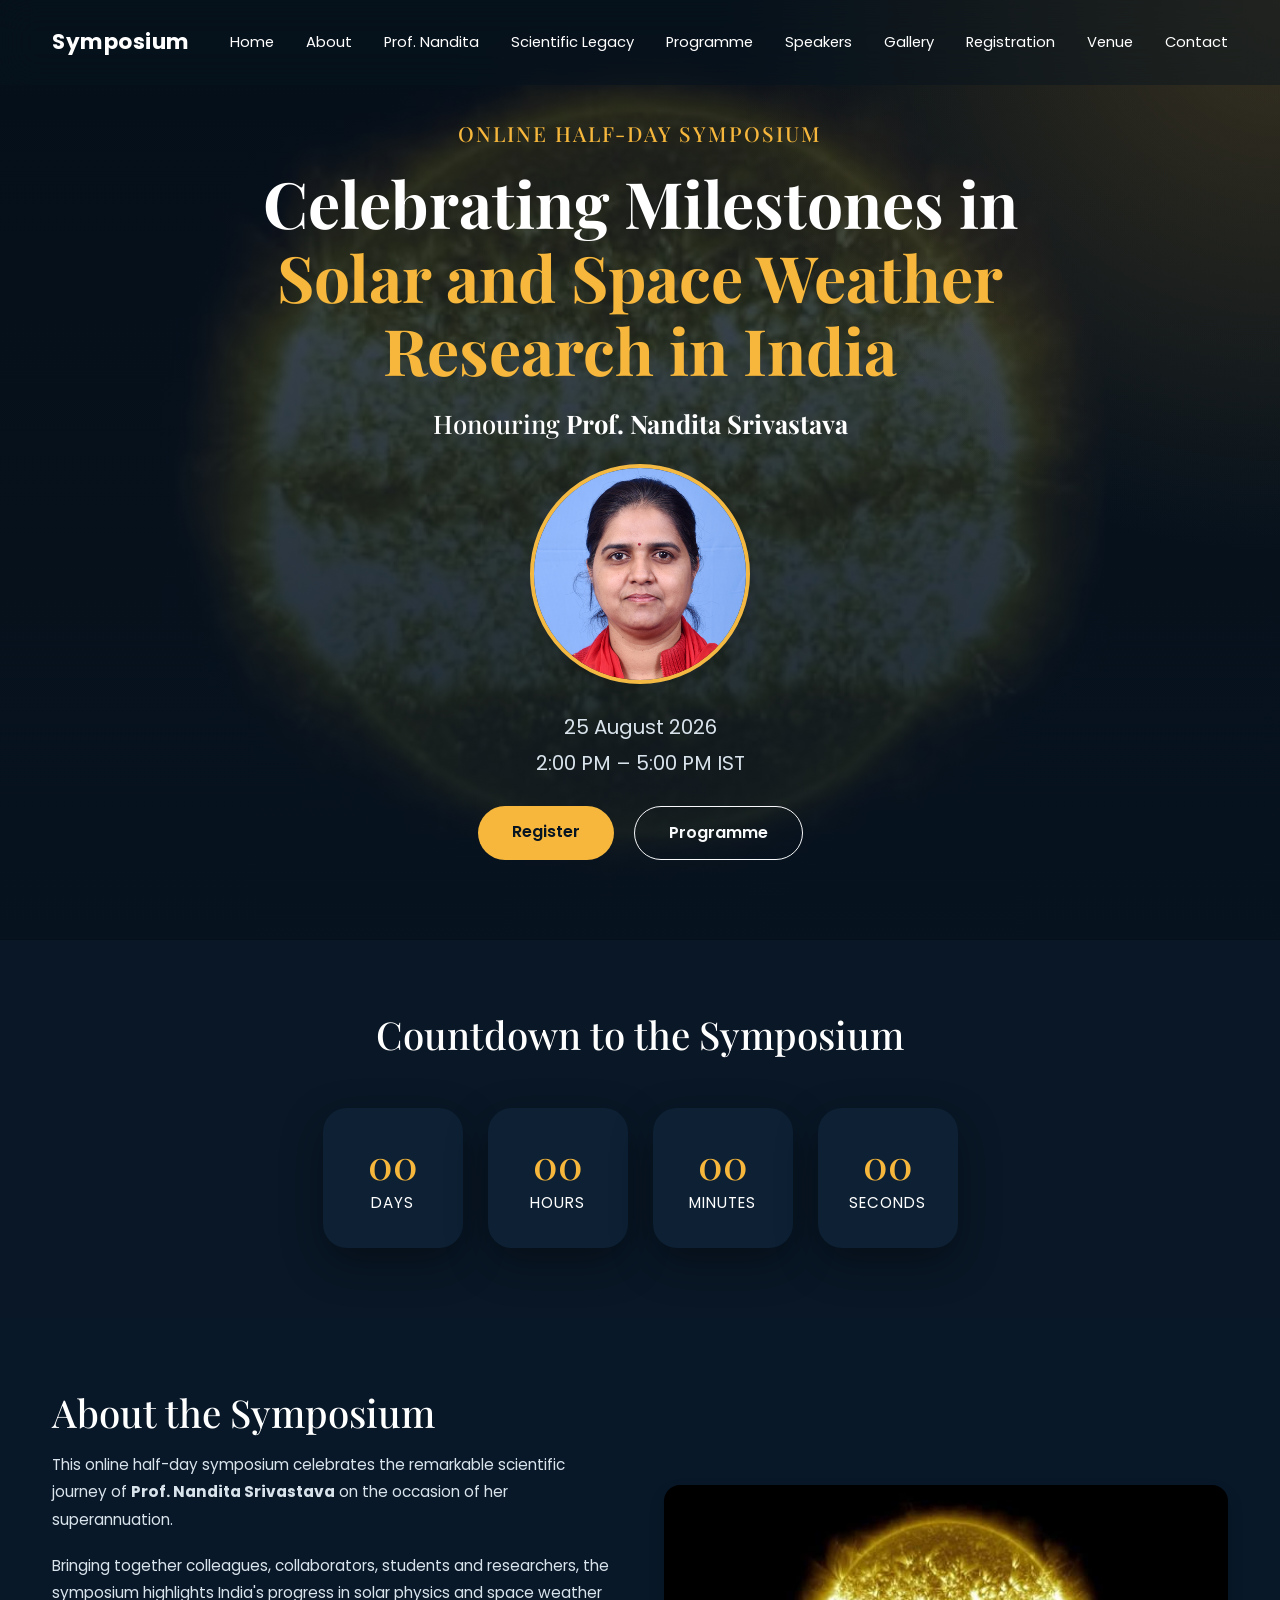
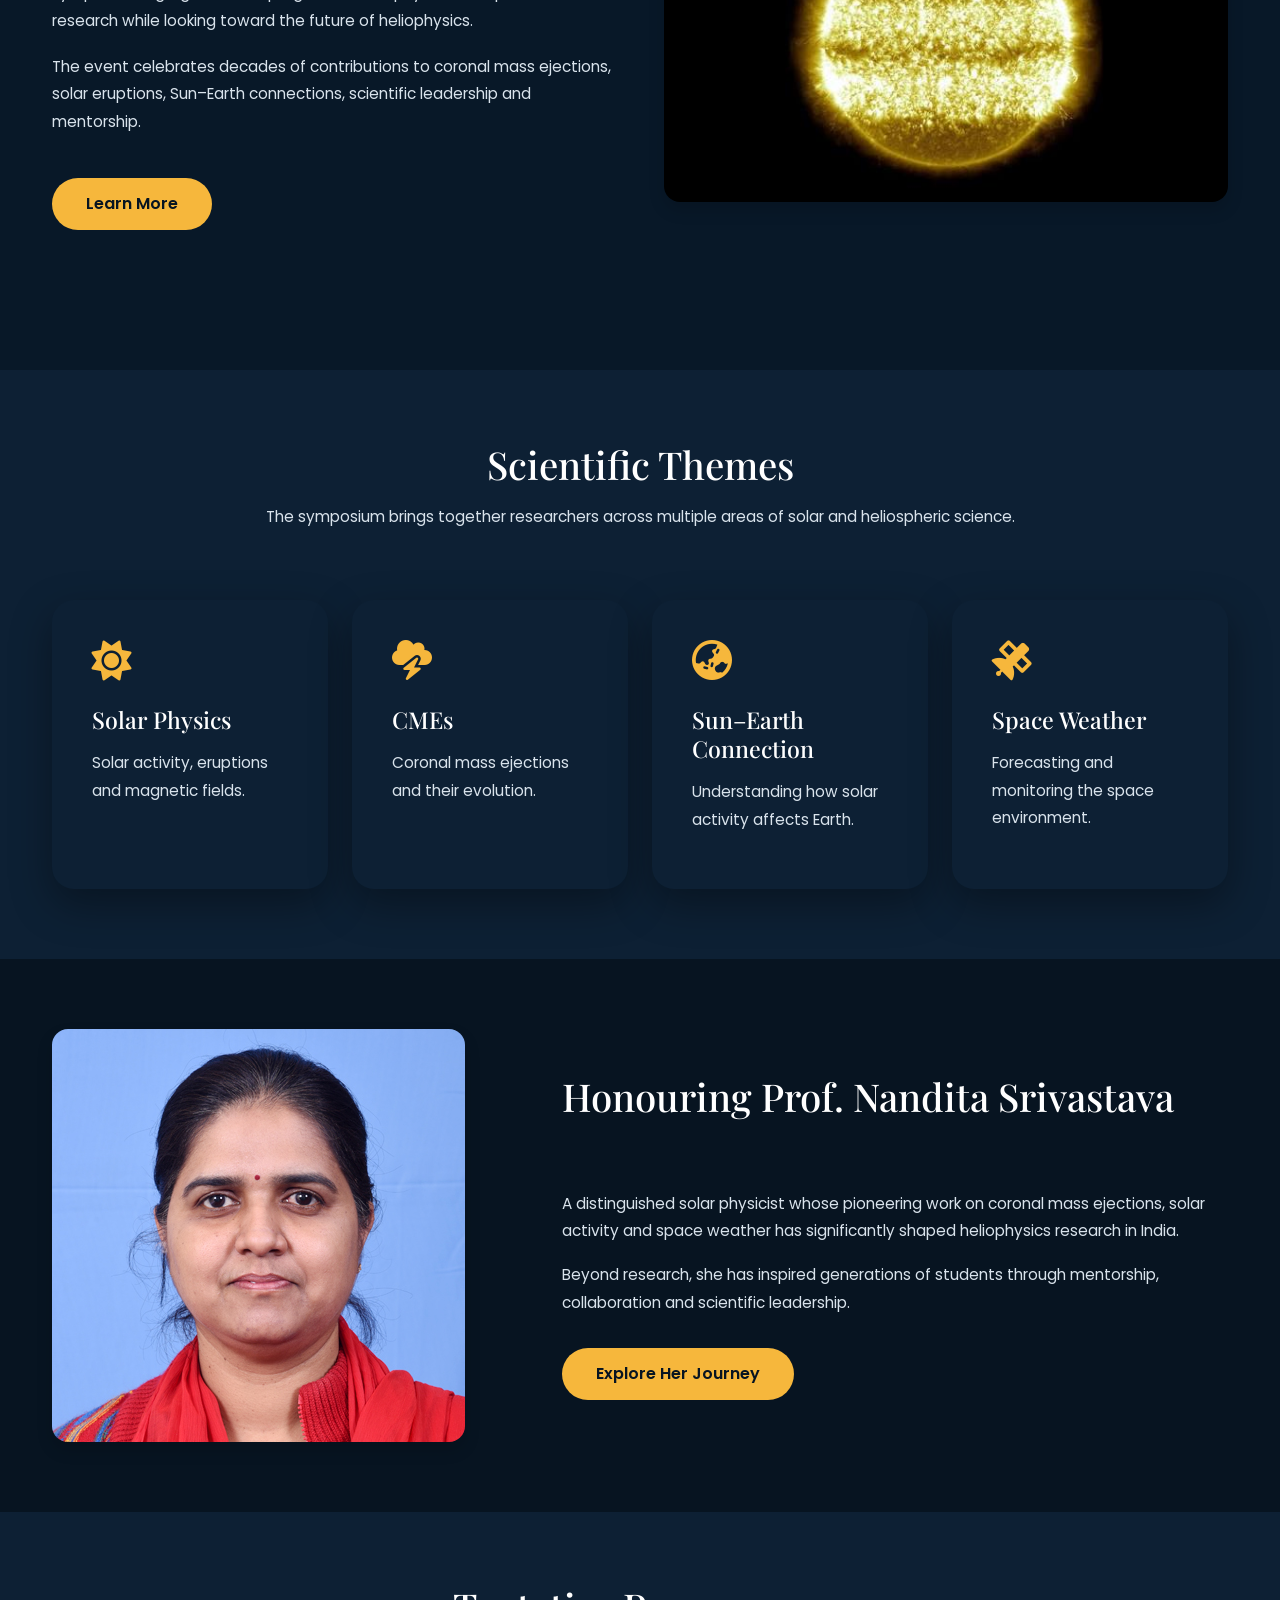
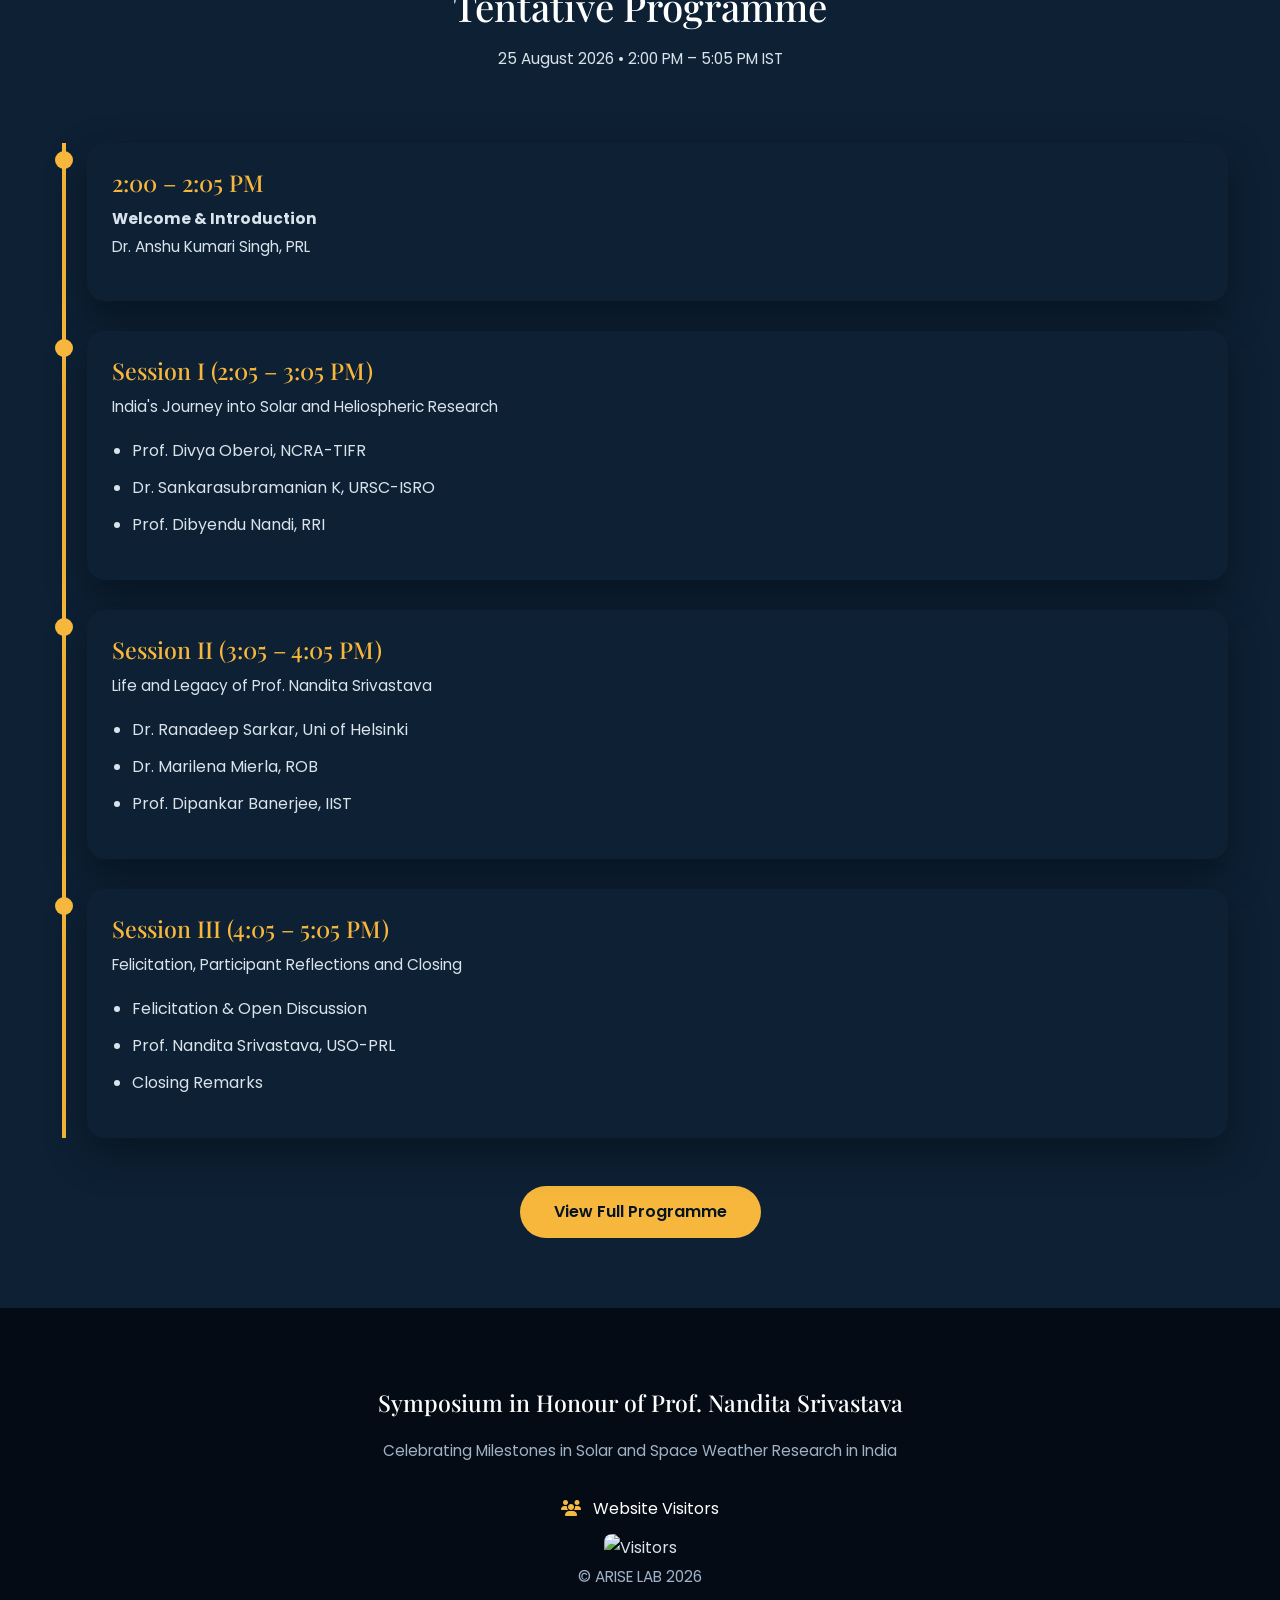
==== commit 20171d61: "font issues sorted5" ====
--- a/index.html
+++ b/index.html
@@ -188,7 +188,9 @@
 
 <div class="container">
 
-<h2>Countdown to the Symposium</h2>
+<h2 class="text-center mb-5">
+    Countdown to the Symposium
+</h2>
 
 <div id="countdown">
 
--- a/assets/css/style.css
+++ b/assets/css/style.css
@@ -177,11 +177,13 @@
 
     color:white !important;
 
-    margin-left:18px;
-
-    font-size:.95rem;
+    margin-left:16px;
+
+    font-size:.92rem;
 
     position:relative;
+
+    white-space: nowrap;
 
 }
 
@@ -249,7 +251,6 @@
     padding:120px 0 80px;
 }
 
-}
 
 .hero::before{
 
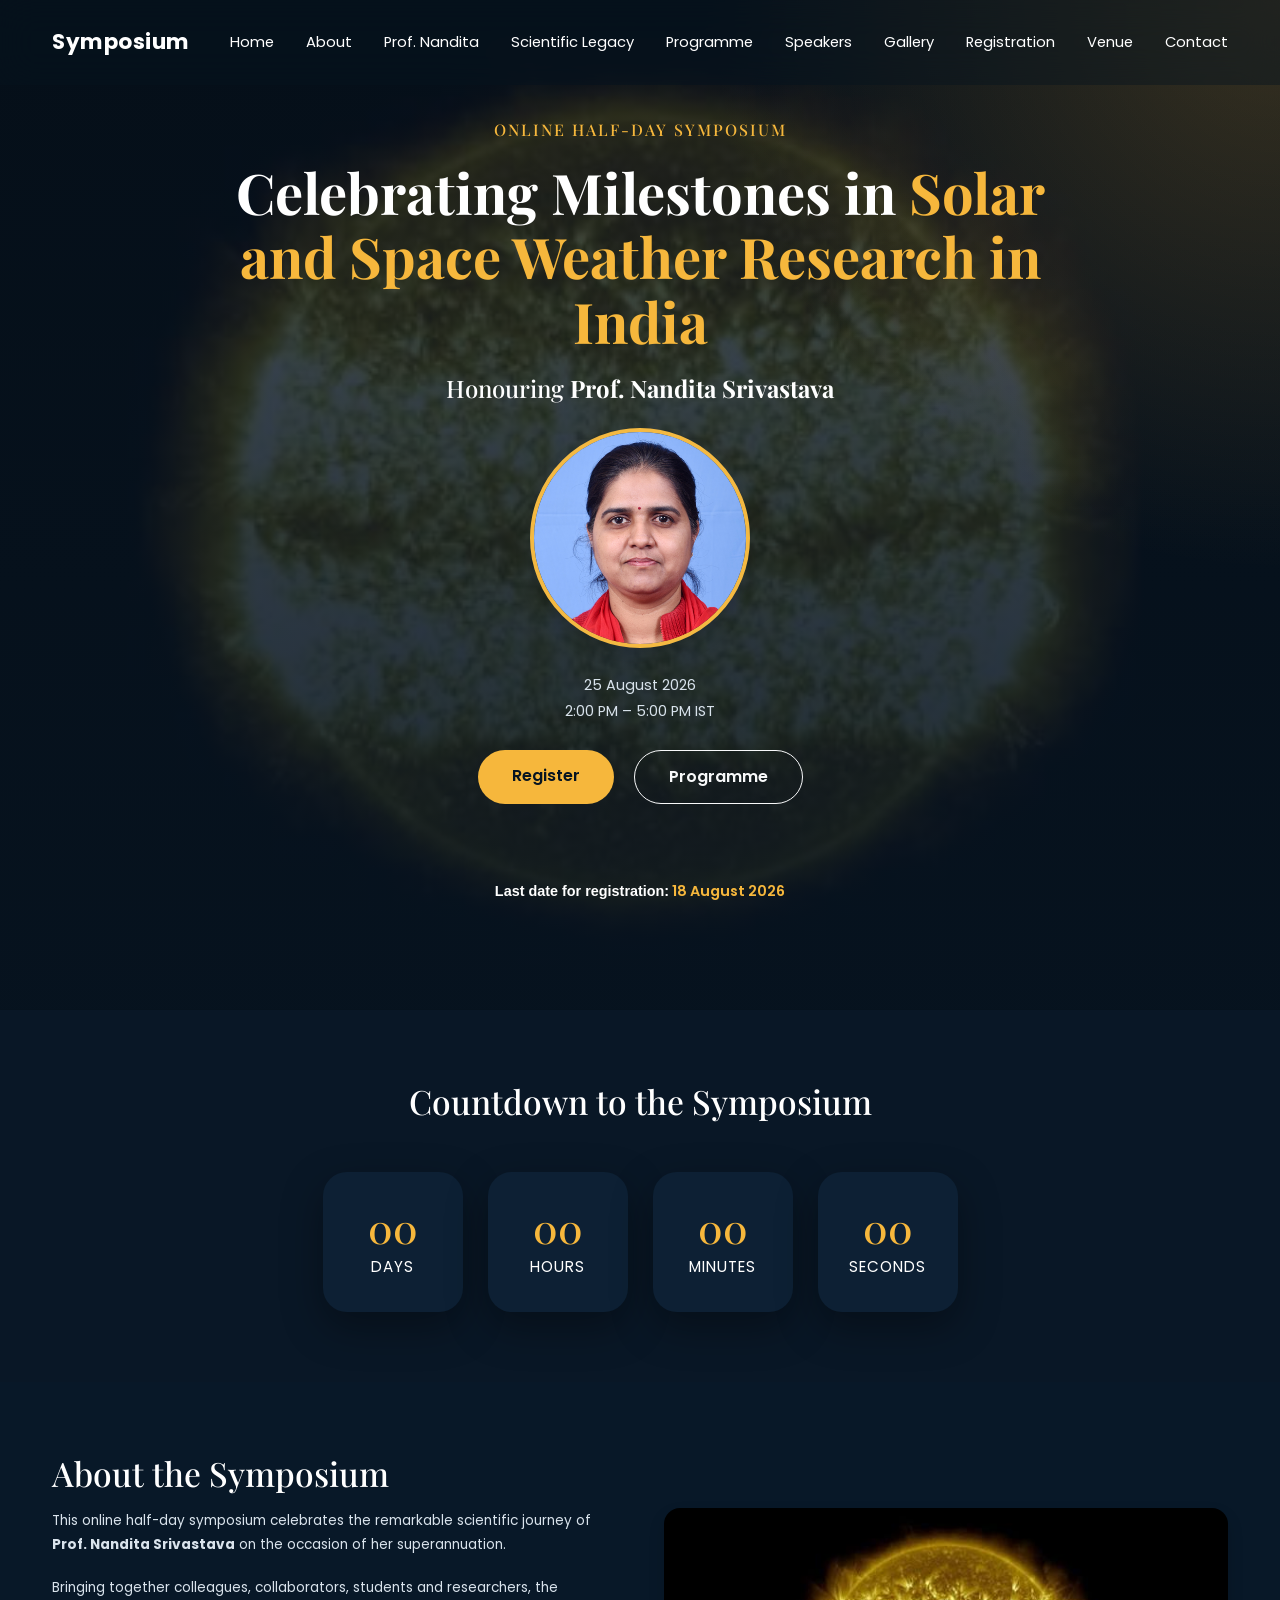
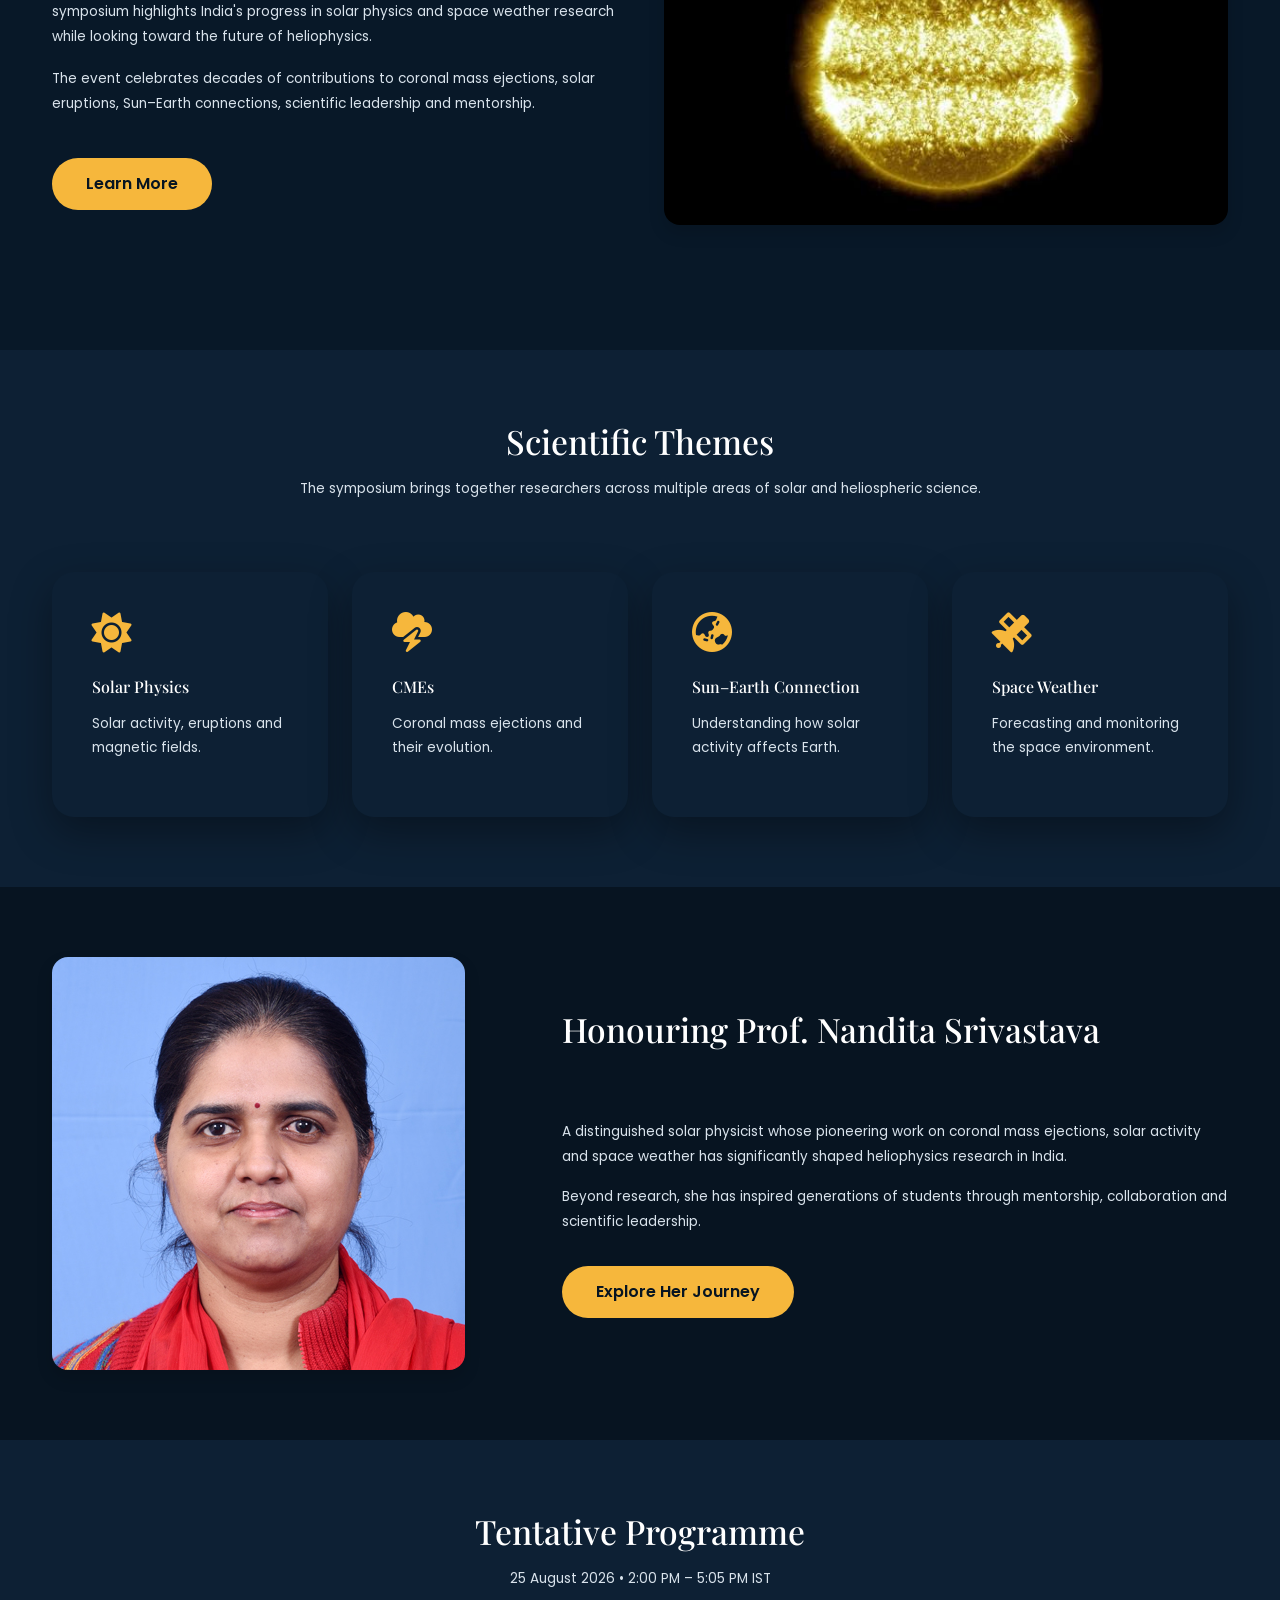
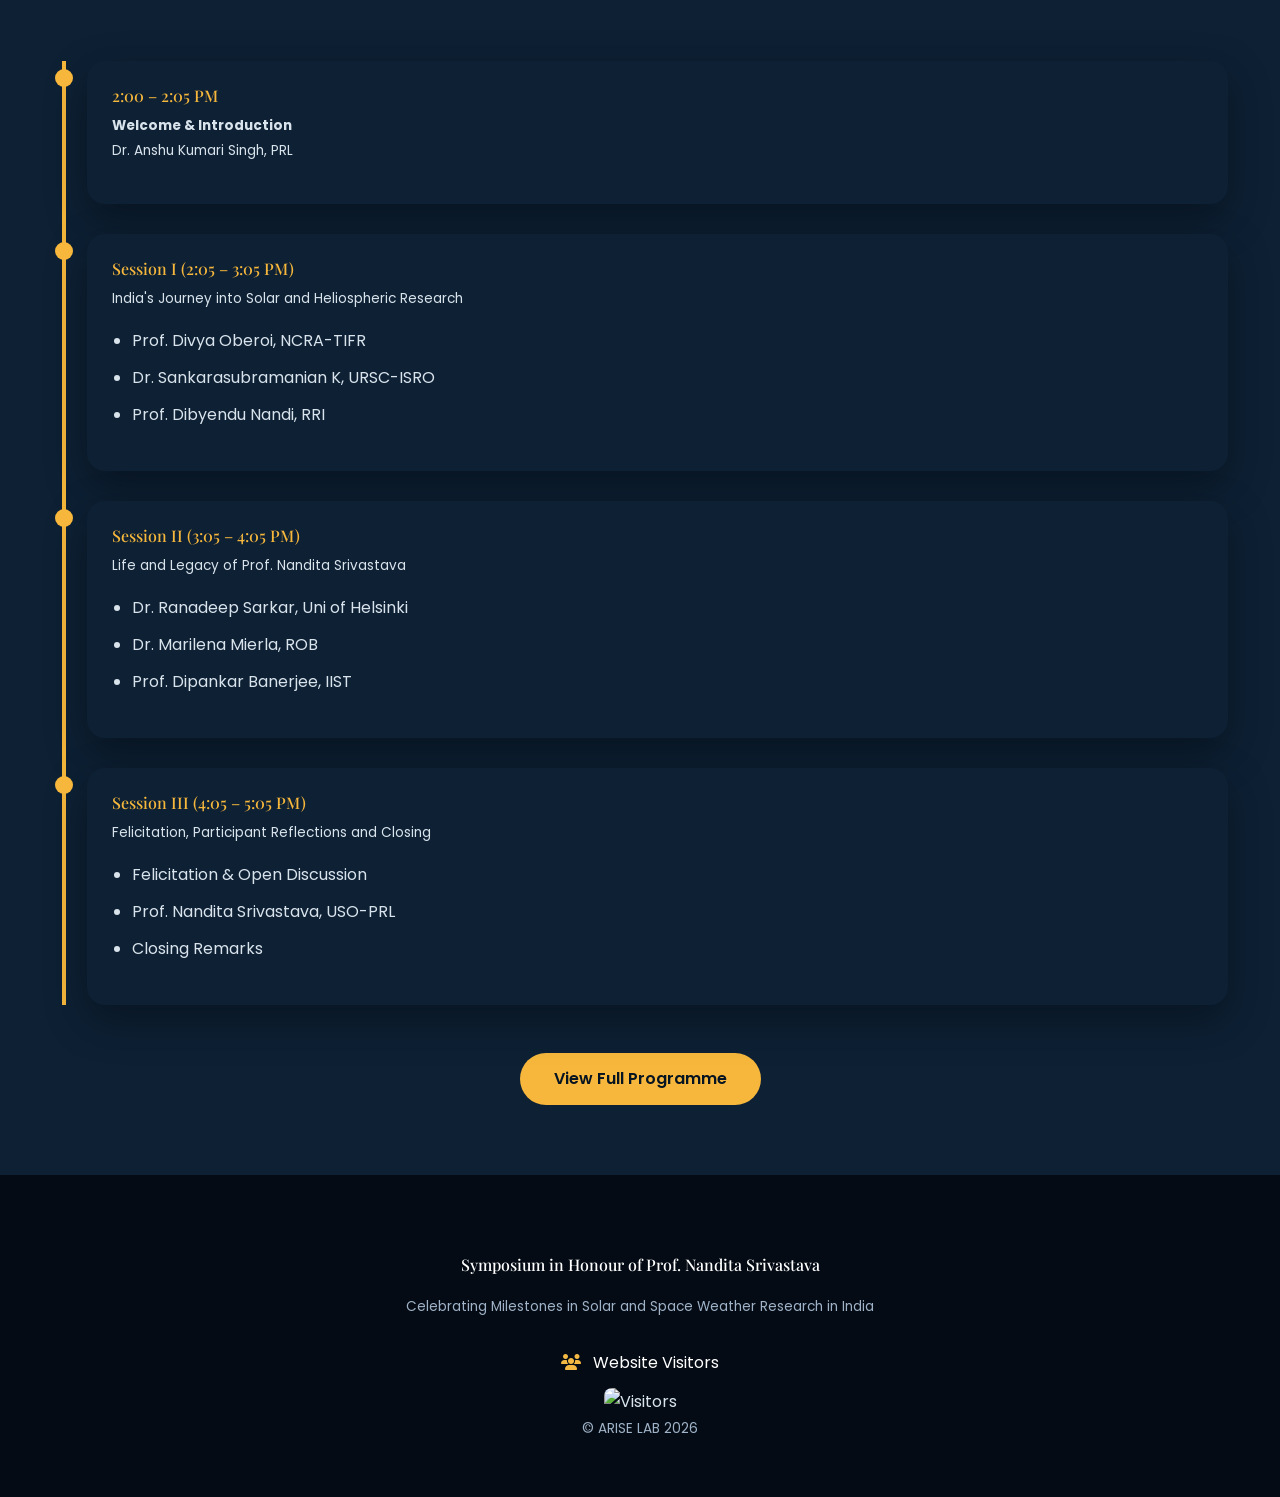
==== commit 48532ebb: "registration" ====
--- a/index.html
+++ b/index.html
@@ -177,6 +177,12 @@
                     </div>
 
                 </div>
+
+</p>
+
+<p class="registration-deadline">
+    <strong>Last date for registration:</strong> 18 August 2026
+</p>
 
             </div>
 
--- a/assets/css/style.css
+++ b/assets/css/style.css
@@ -98,28 +98,28 @@
 
 h1{
 
-    font-size:clamp(2.3rem,5vw,4.3rem);
+    font-size:clamp(2.1rem,5vw,3.5rem);
     font-weight:700;
 
 }
 
 h2{
 
-    font-size:clamp(1.5rem,3vw,2.7rem);
+    font-size:clamp(1.0rem,3vw,2.1rem);
     margin-bottom:25px;
 
 }
 
 h3{
 
-    font-size:clamp(1.2rem,2vw,1.45rem);
+    font-size:clamp(0.8rem,2vw,1.0rem);
 
 }
 
 p{
 
     color:var(--text);
-    font-size:clamp(0.95rem,1.2vw,1.05rem);
+    font-size:clamp(0.65rem,1.2vw,0.85rem);
 
 }
 
@@ -282,7 +282,7 @@
 
     letter-spacing:2px;
 
-    font-size:clamp(0.9rem, 1vw + 0.6rem, 1.3rem);
+    font-size:clamp(0.7rem, 1vw + 0.6rem, 1.0rem);
 
     margin-bottom:20px;
 
@@ -290,7 +290,7 @@
 
 .hero h1{
 
-    font-size:clamp(2rem, 5vw, 4.5rem);
+    font-size:clamp(1.4rem, 5vw, 3.5rem);
 
     line-height:1.15;
 
@@ -308,7 +308,7 @@
 
     color:white;
 
-    font-size:clamp(1.2rem, 2vw, 2rem);
+    font-size:clamp(0.9rem, 2vw, 1.5rem);
 
     margin-bottom:25px;
 
@@ -316,7 +316,7 @@
 
 .hero p{
 
-    font-size:clamp(0.95rem, 1vw + 0.5rem, 1.25rem);
+    font-size:clamp(0.65rem, 1vw + 0.5rem, 0.9rem);
 
     max-width:760px;
 
@@ -1283,18 +1283,45 @@
    GALLERY
 ========================= */
 
-
-.gallery-card {
-
-background:white;
-
-padding:20px;
-
-border-radius:12px;
-
-box-shadow:0 8px 20px rgba(0,0,0,0.08);
-
-height:100%;
+.gallery-card{
+
+    overflow:hidden;
+
+    border-radius:15px;
+
+    box-shadow:0 10px 25px rgba(0,0,0,.25);
+
+    transition:.3s ease;
+
+    background:none;
+
+    padding:0;
+
+}
+
+.gallery-card:hover{
+
+    transform:translateY(-6px);
+
+}
+
+.gallery-card img{
+
+    width:100%;
+
+    aspect-ratio:1/1;
+
+    object-fit:cover;
+
+    display:block;
+
+    transition:.4s ease;
+
+}
+
+.gallery-card:hover img{
+
+    transform:scale(1.05);
 
 }
 
@@ -1670,4 +1697,18 @@
 
     border-radius:8px;
 
+}
+
+/* Registration Deadline */
+
+.registration-deadline{
+    text-align:center;
+    margin:25px 0 15px;
+    font-size:1.1rem;
+    color:var(--primary);
+    font-weight:600;
+}
+
+.registration-deadline strong{
+    color:#ffffff;
 }
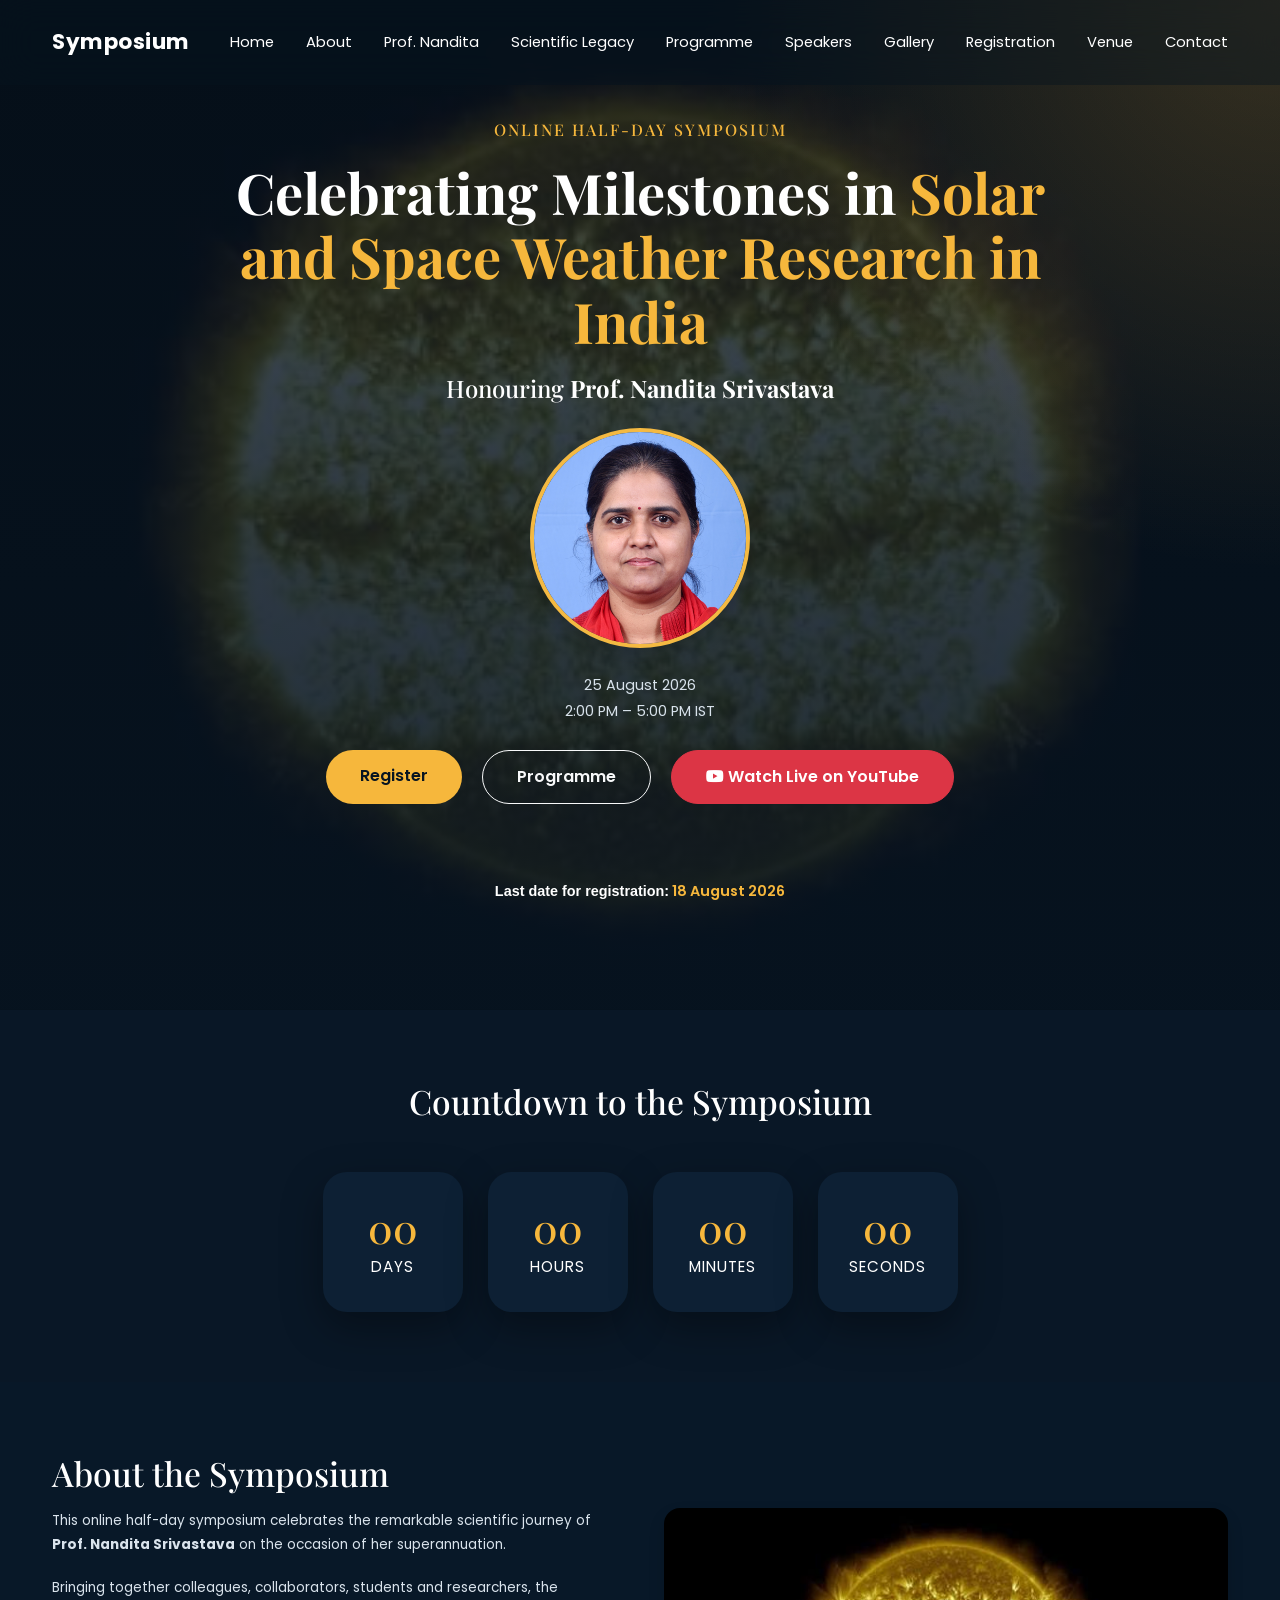
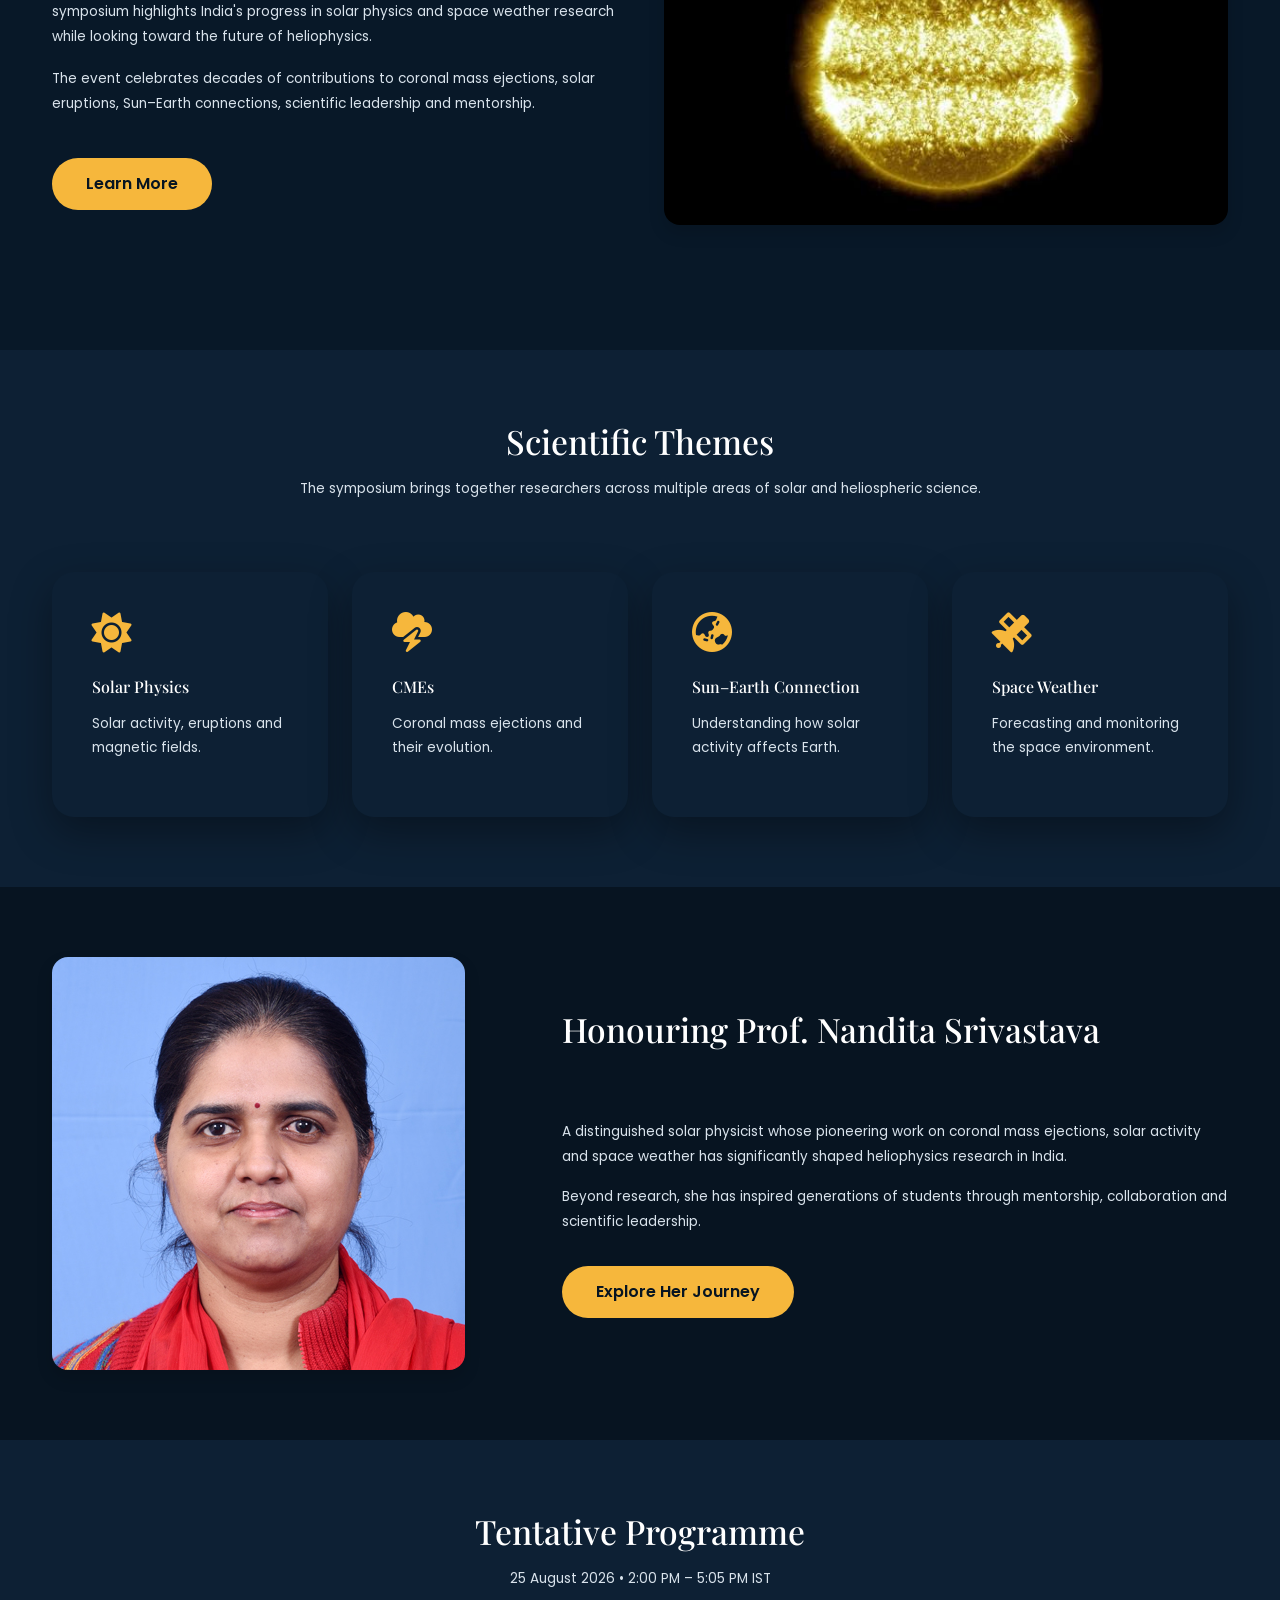
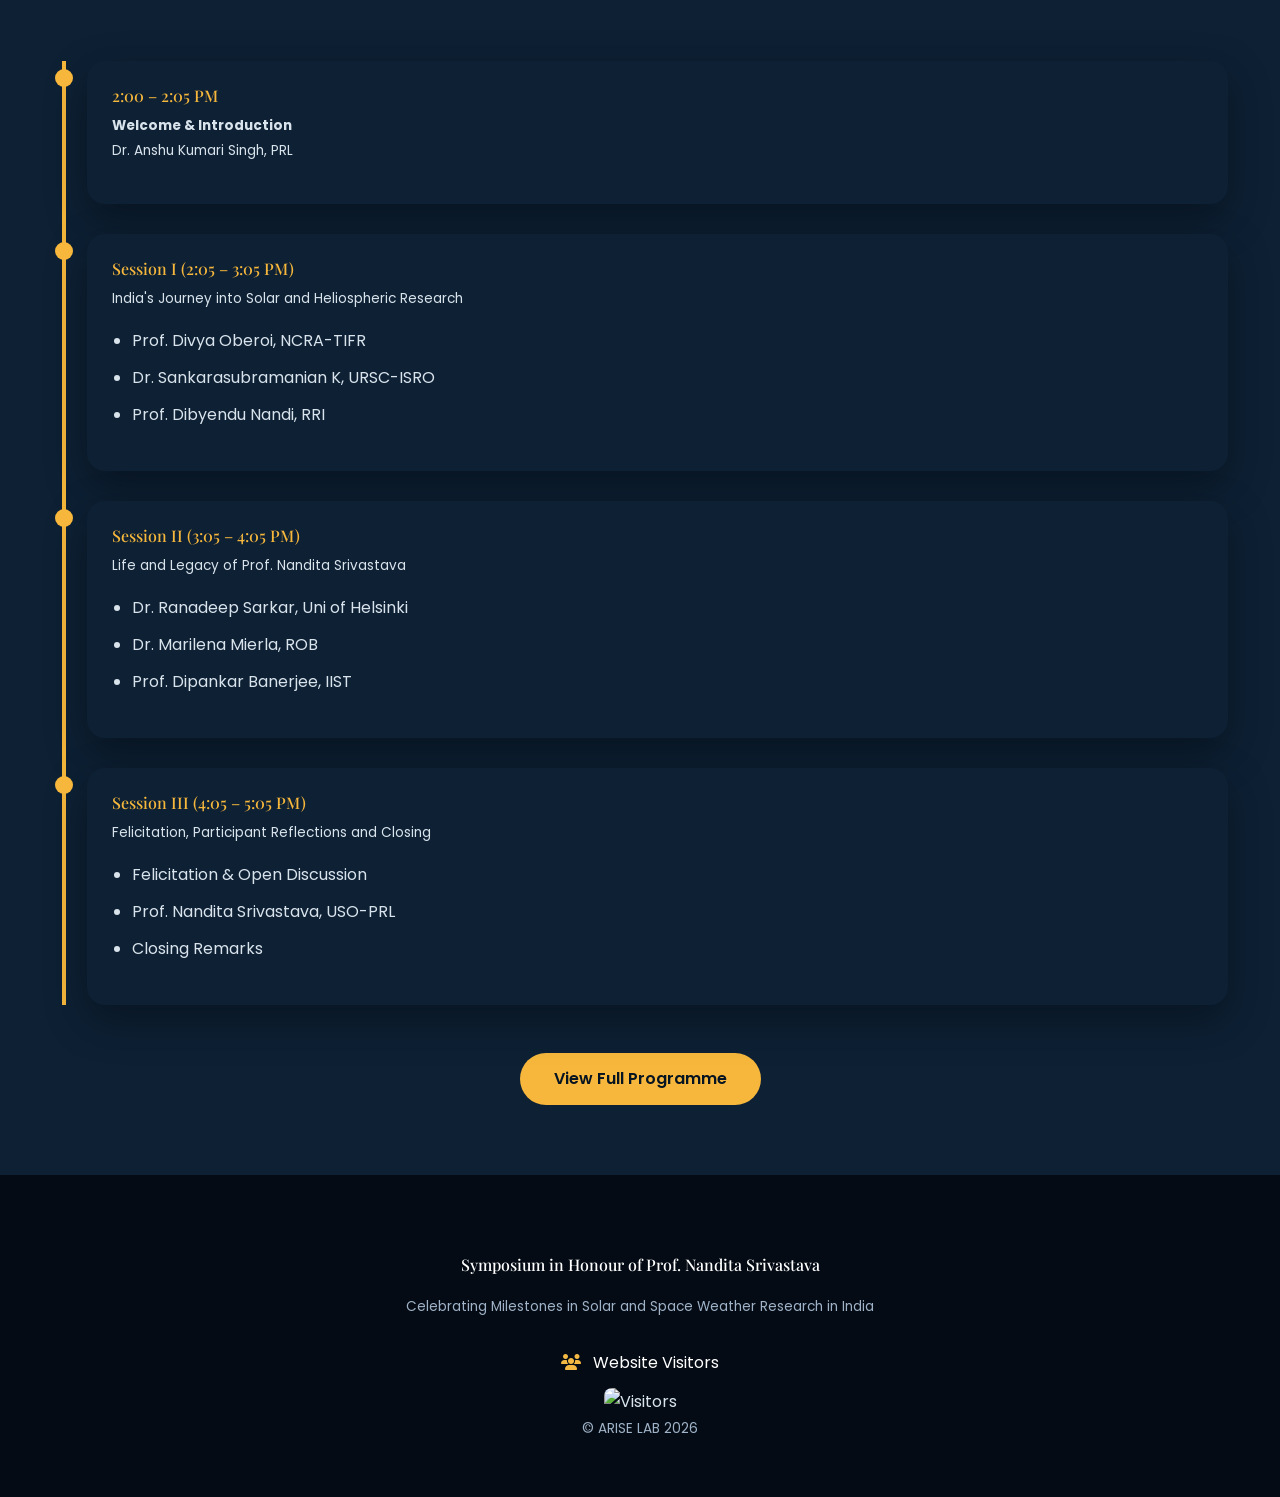
==== commit 7a84336e: "YouTube Link Added" ====
--- a/index.html
+++ b/index.html
@@ -174,10 +174,20 @@
 
                         </a>
 
+
+    <a href="https://www.youtube.com/live/sfSNqx_E7RM"
+       class="btn btn-danger"
+       target="_blank"
+       rel="noopener noreferrer">
+        <i class="fab fa-youtube"></i> Watch Live on YouTube
+    </a>
+
+
                     </div>
 
                 </div>
 
+            
 </p>
 
 <p class="registration-deadline">
--- a/assets/css/style.css
+++ b/assets/css/style.css
@@ -1711,4 +1711,80 @@
 
 .registration-deadline strong{
     color:#ffffff;
+}
+
+/* =====================================================
+   ORGANISER CARDS
+====================================================== */
+
+.organiser-card{
+
+    background:rgba(255,255,255,0.95);
+
+    border-radius:20px;
+
+    padding:30px 20px;
+
+    text-align:center;
+
+    height:100%;
+
+    box-shadow:0 10px 30px rgba(0,0,0,0.08);
+
+    transition:all 0.3s ease;
+
+    border:1px solid rgba(0,0,0,0.05);
+
+}
+
+
+.organiser-card:hover{
+
+    transform:translateY(-8px);
+
+    box-shadow:0 18px 40px rgba(0,0,0,0.15);
+
+}
+
+
+.organiser-card img{
+
+    width:150px;
+
+    height:150px;
+
+    object-fit:cover;
+
+    border-radius:50%;
+
+    margin:0 auto 20px;
+
+    border:5px solid var(--primary);
+
+}
+
+
+.organiser-card h3{
+
+    font-family:'Playfair Display',serif;
+
+    font-size:1.25rem;
+
+    color:#1b2a4e;
+
+    margin-bottom:8px;
+
+}
+
+
+.organiser-card p{
+
+    color:#555;
+
+    font-size:0.95rem;
+
+    margin:0;
+
+    line-height:1.5;
+
 }
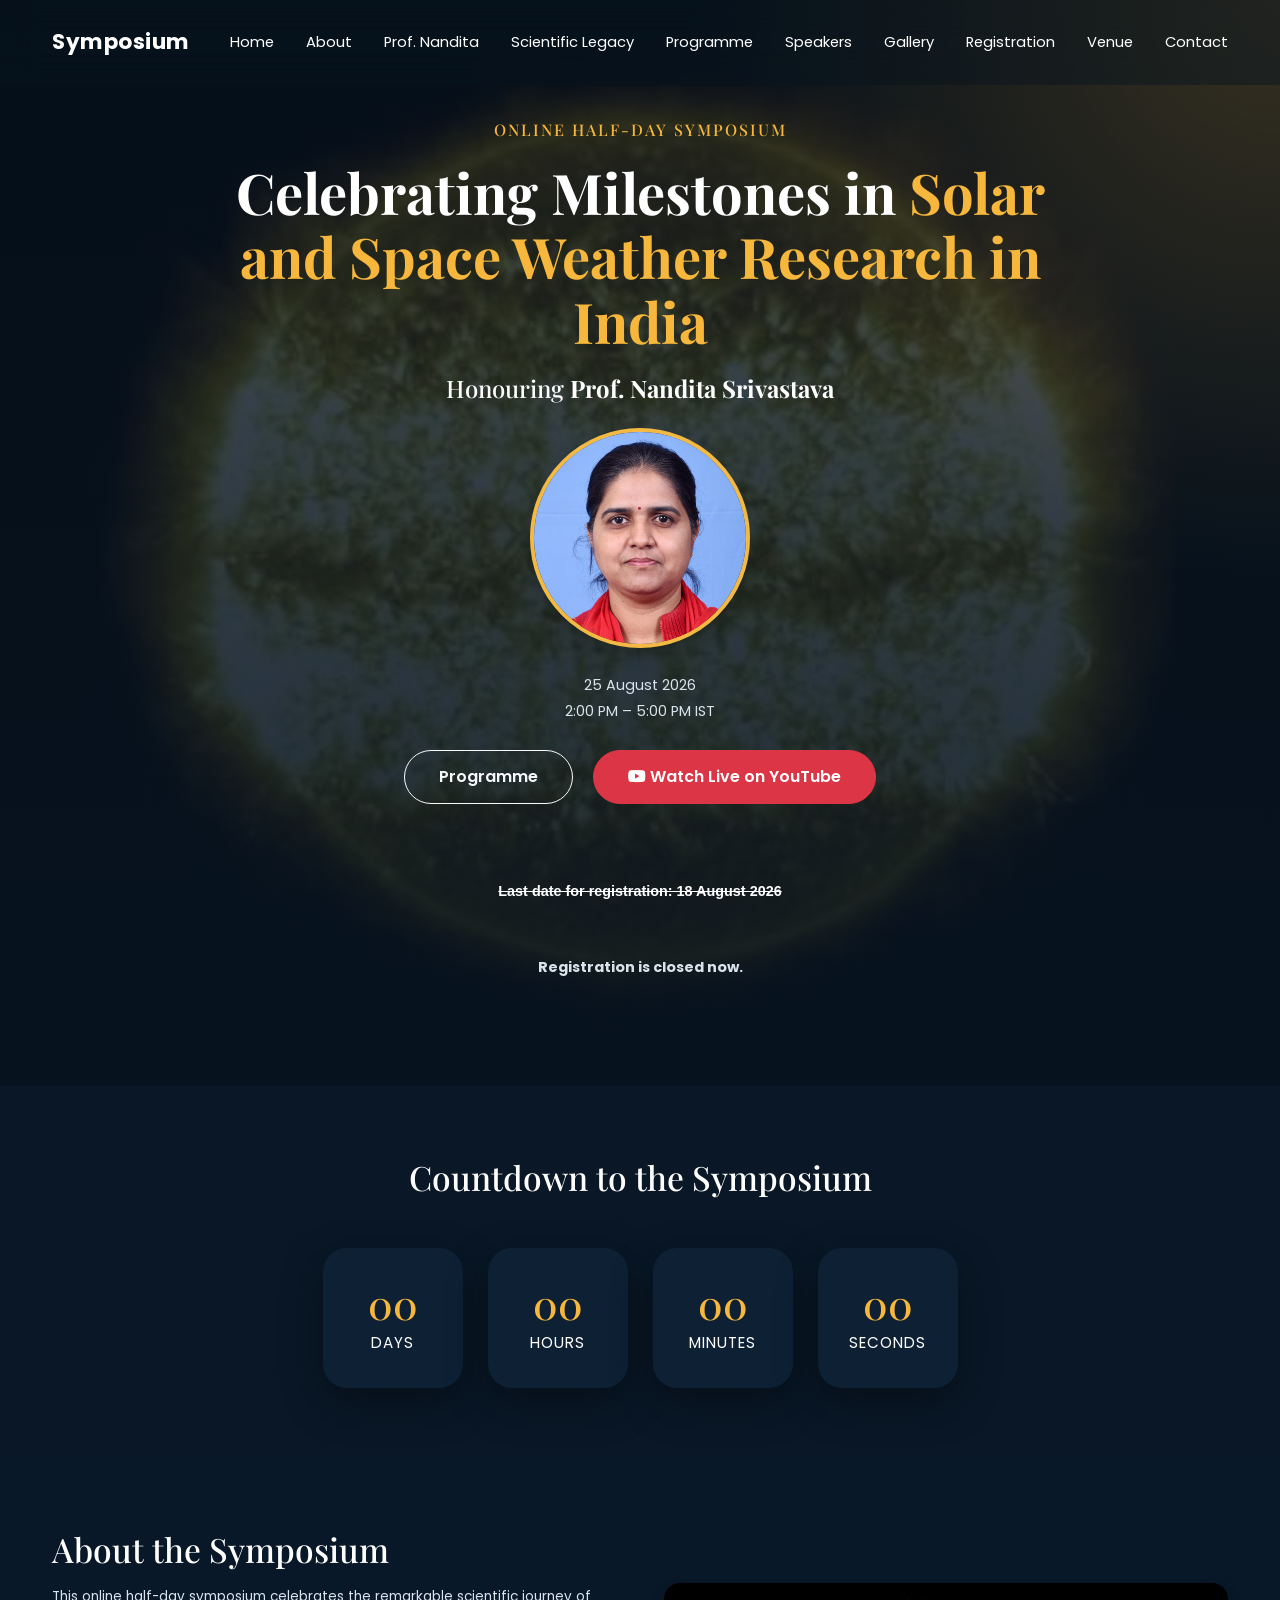
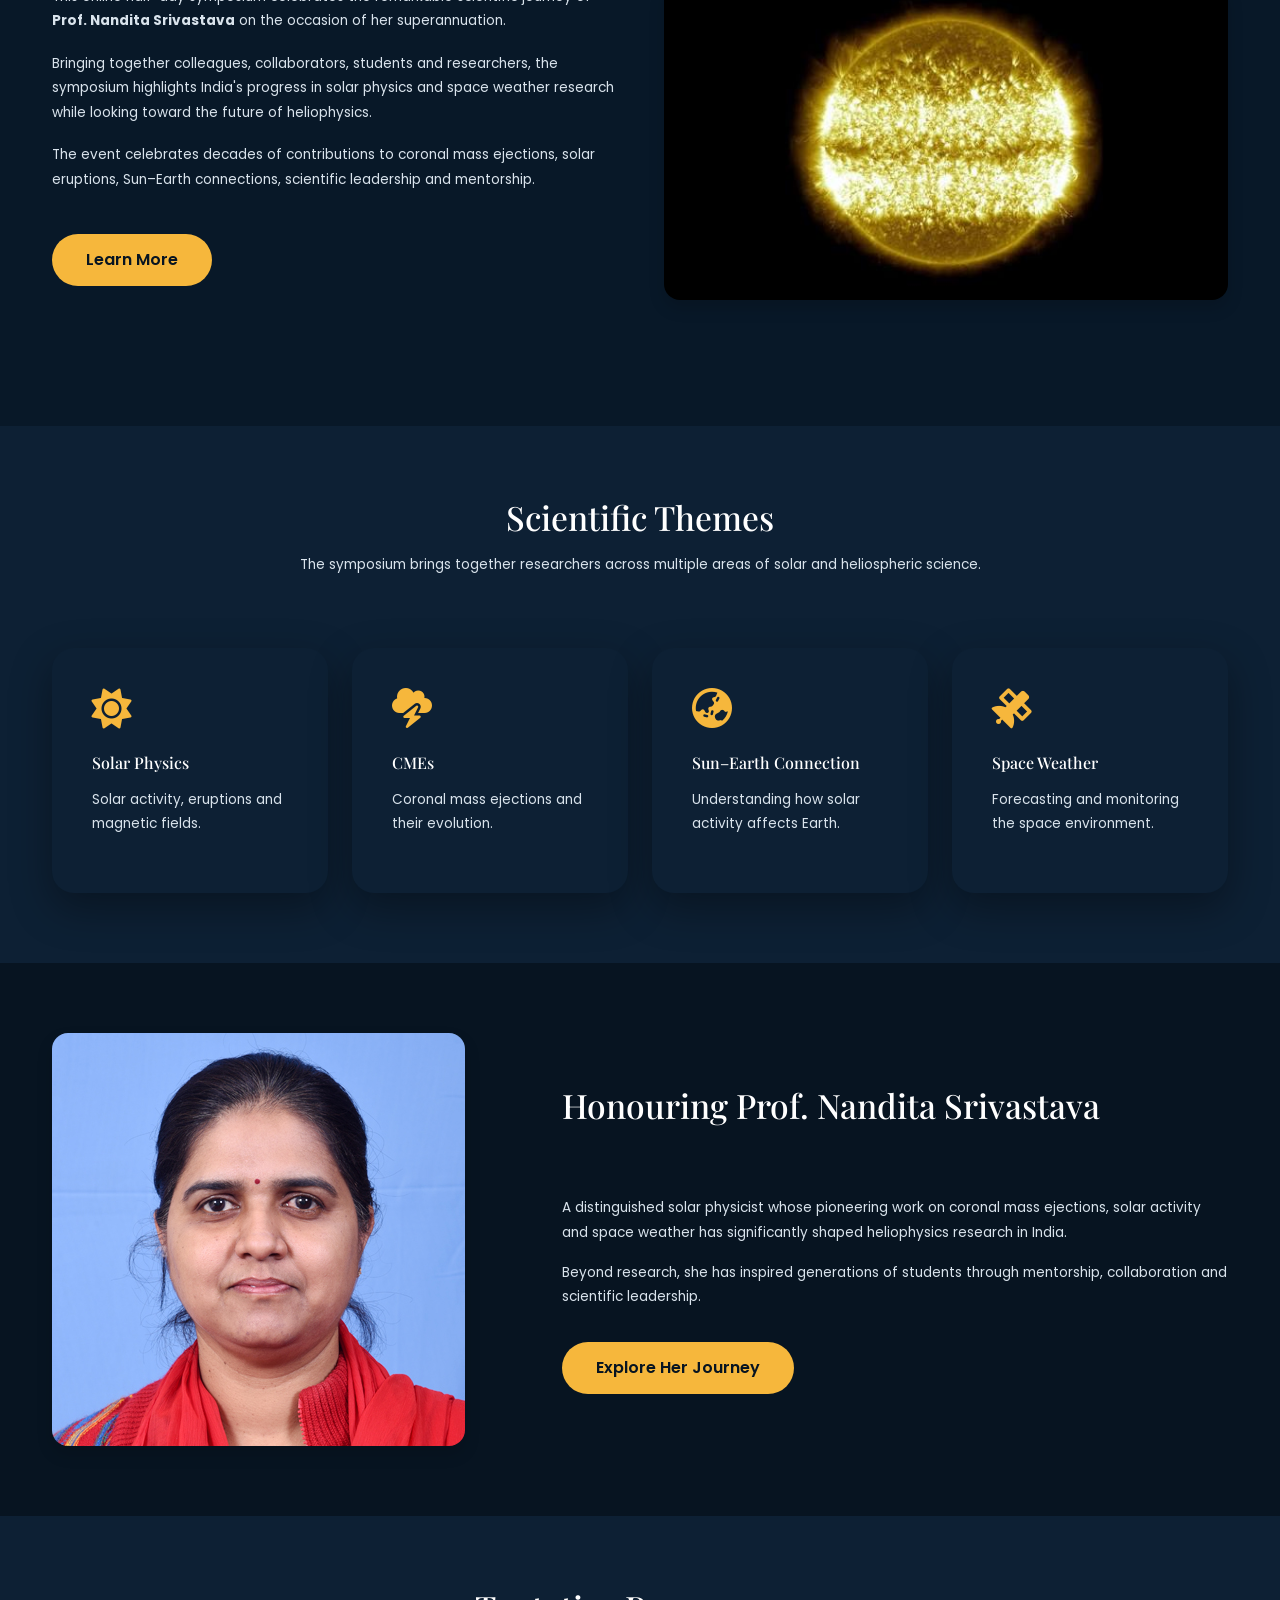
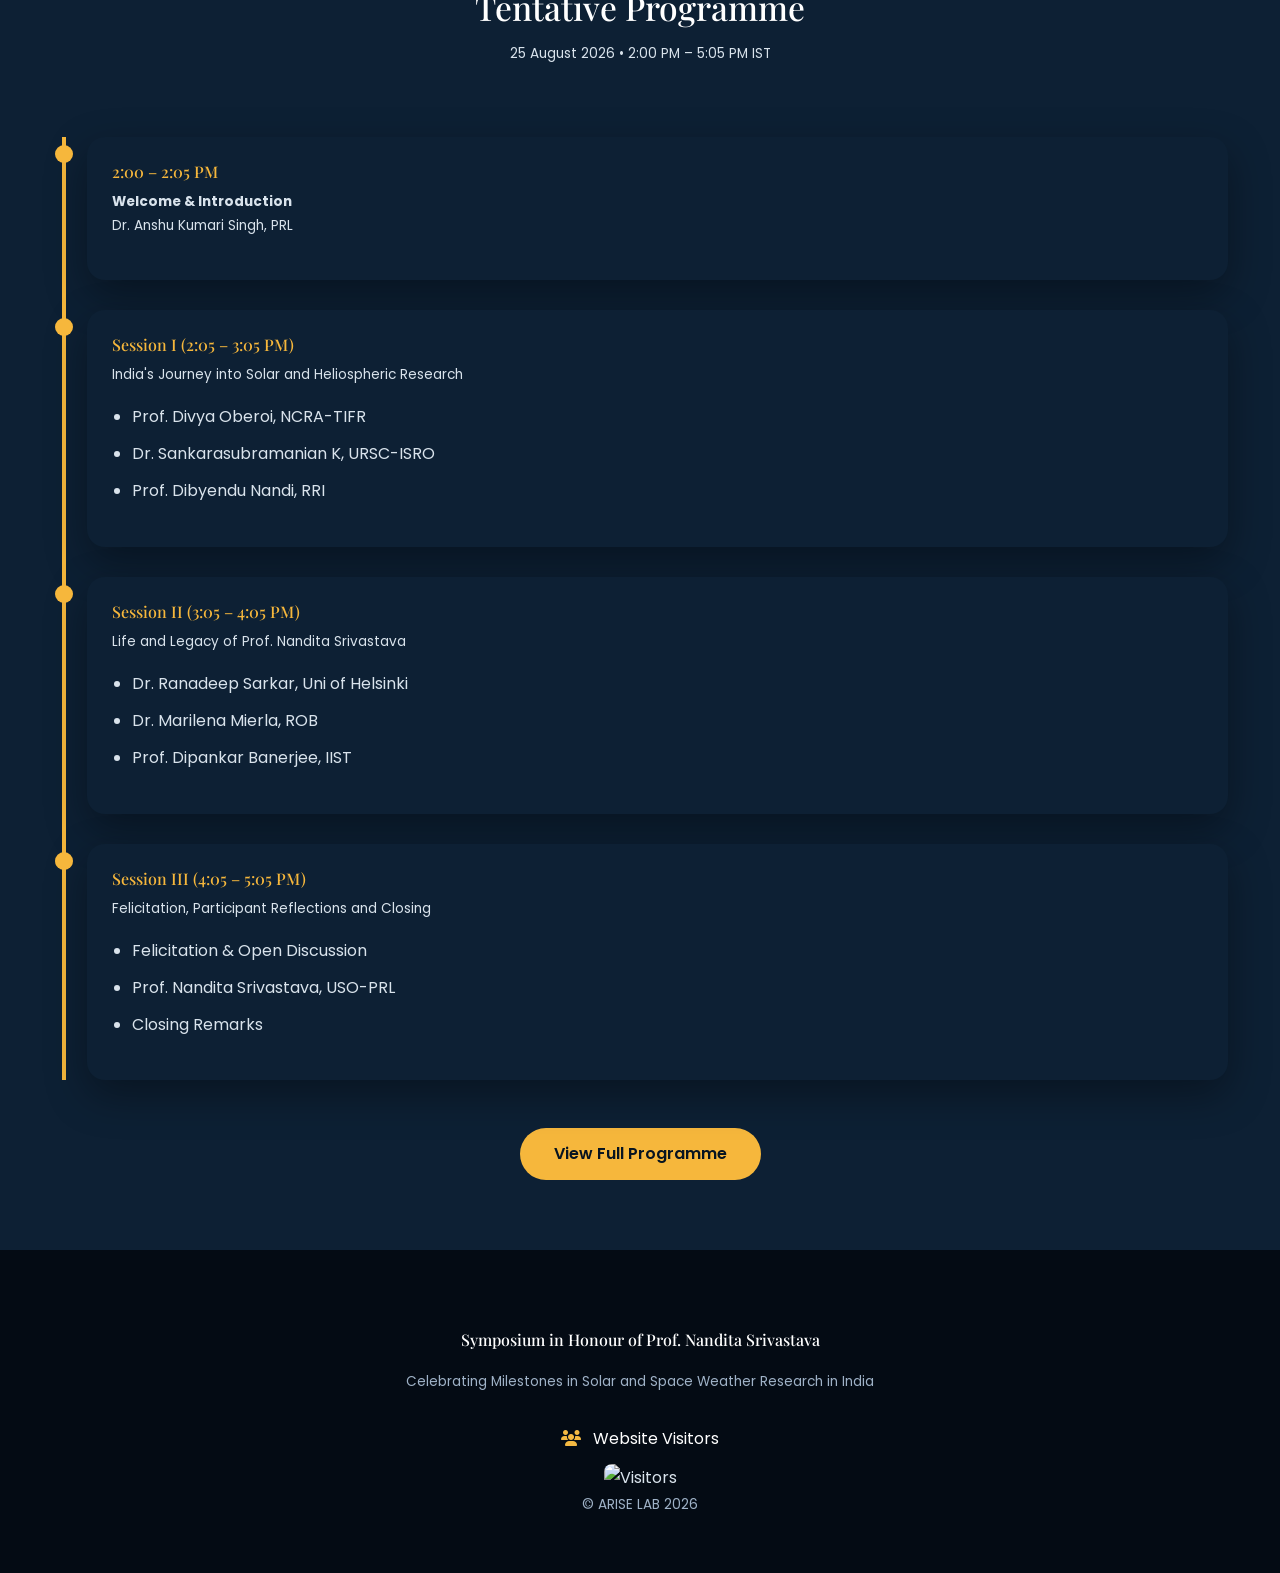
==== commit 4922c207: "YouTube Link Added1" ====
--- a/index.html
+++ b/index.html
@@ -160,12 +160,7 @@
 
                     <div class="hero-buttons">
 
-                        <a href="registration.html"
-                            class="btn btn-warning">
-
-                            Register
-
-                        </a>
+            
 
                         <a href="programme.html"
                             class="btn btn-outline-light">
@@ -190,8 +185,12 @@
             
 </p>
 
-<p class="registration-deadline">
-    <strong>Last date for registration:</strong> 18 August 2026
+<p class="registration-deadline text-muted">
+    <strong><s>Last date for registration: 18 August 2026</s></strong>
+</p>
+
+<p class="registration-closed">
+    <strong>Registration is closed now.</strong>
 </p>
 
             </div>
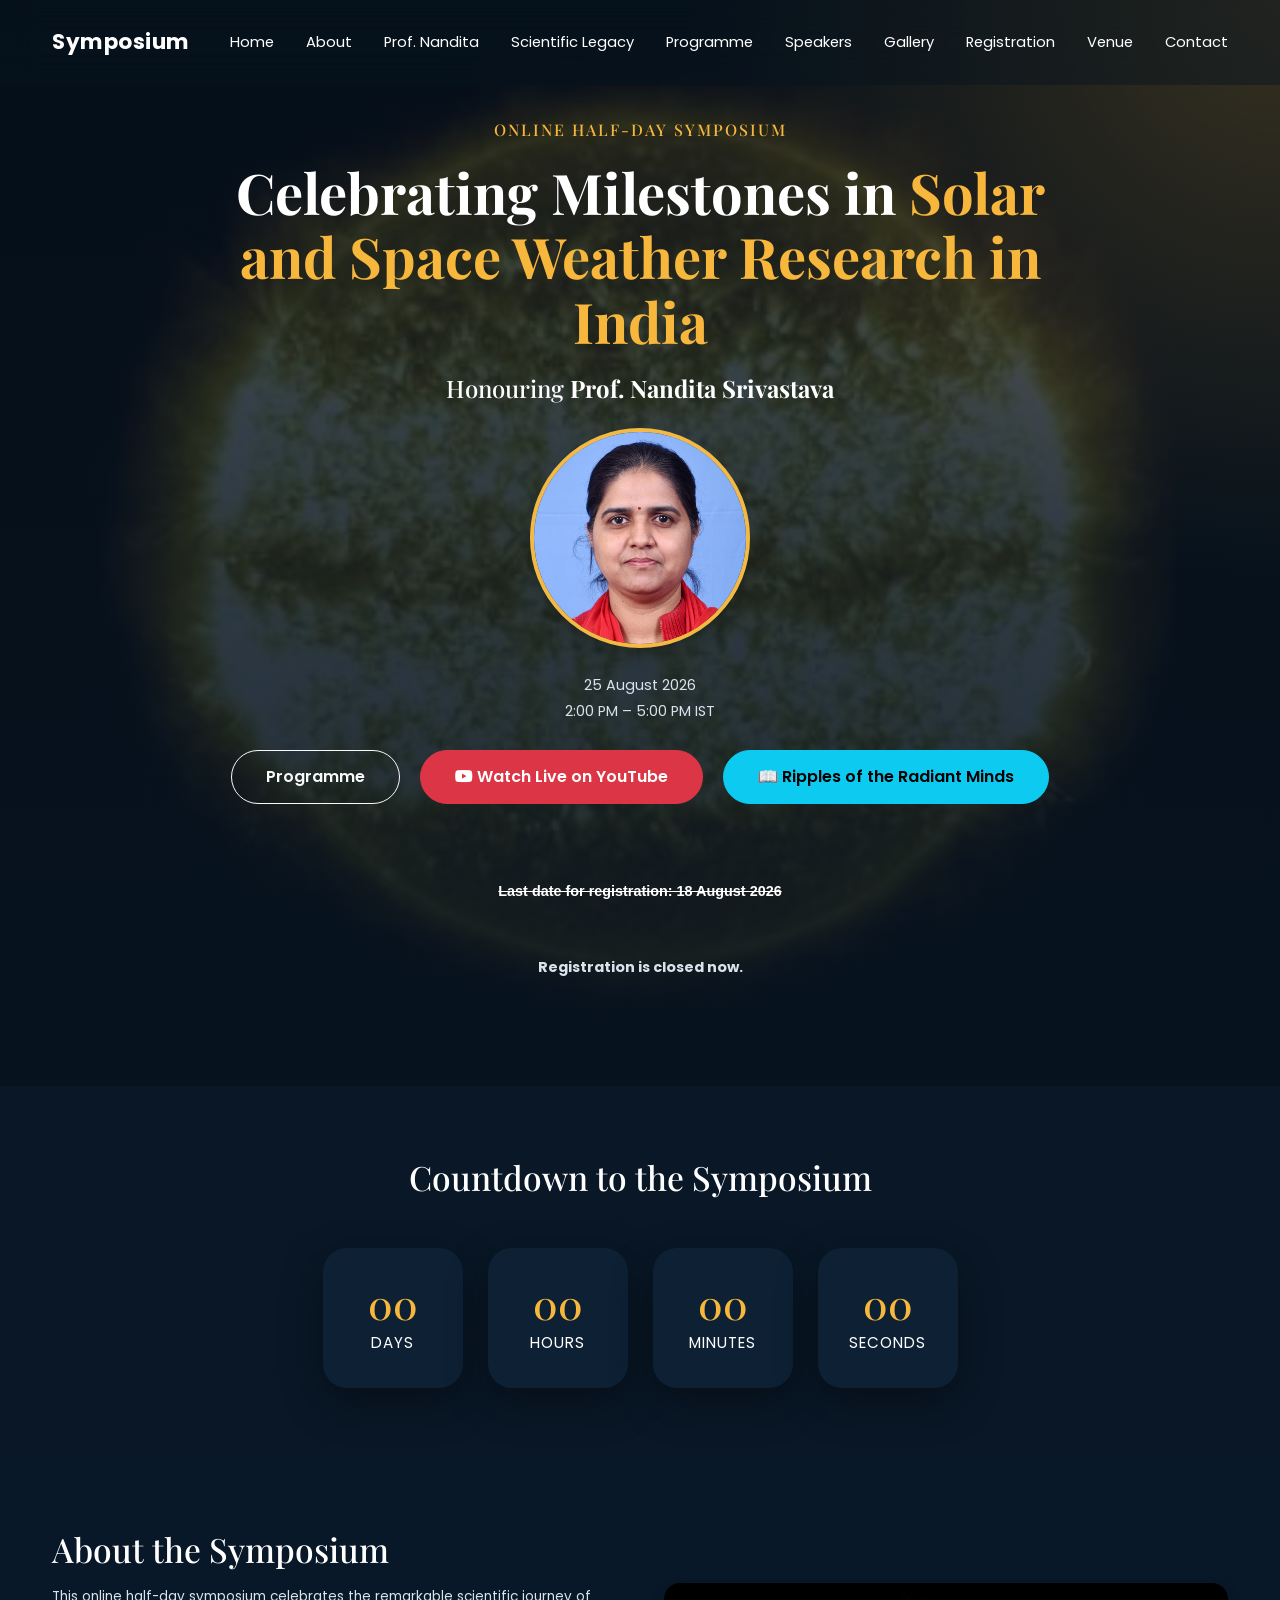
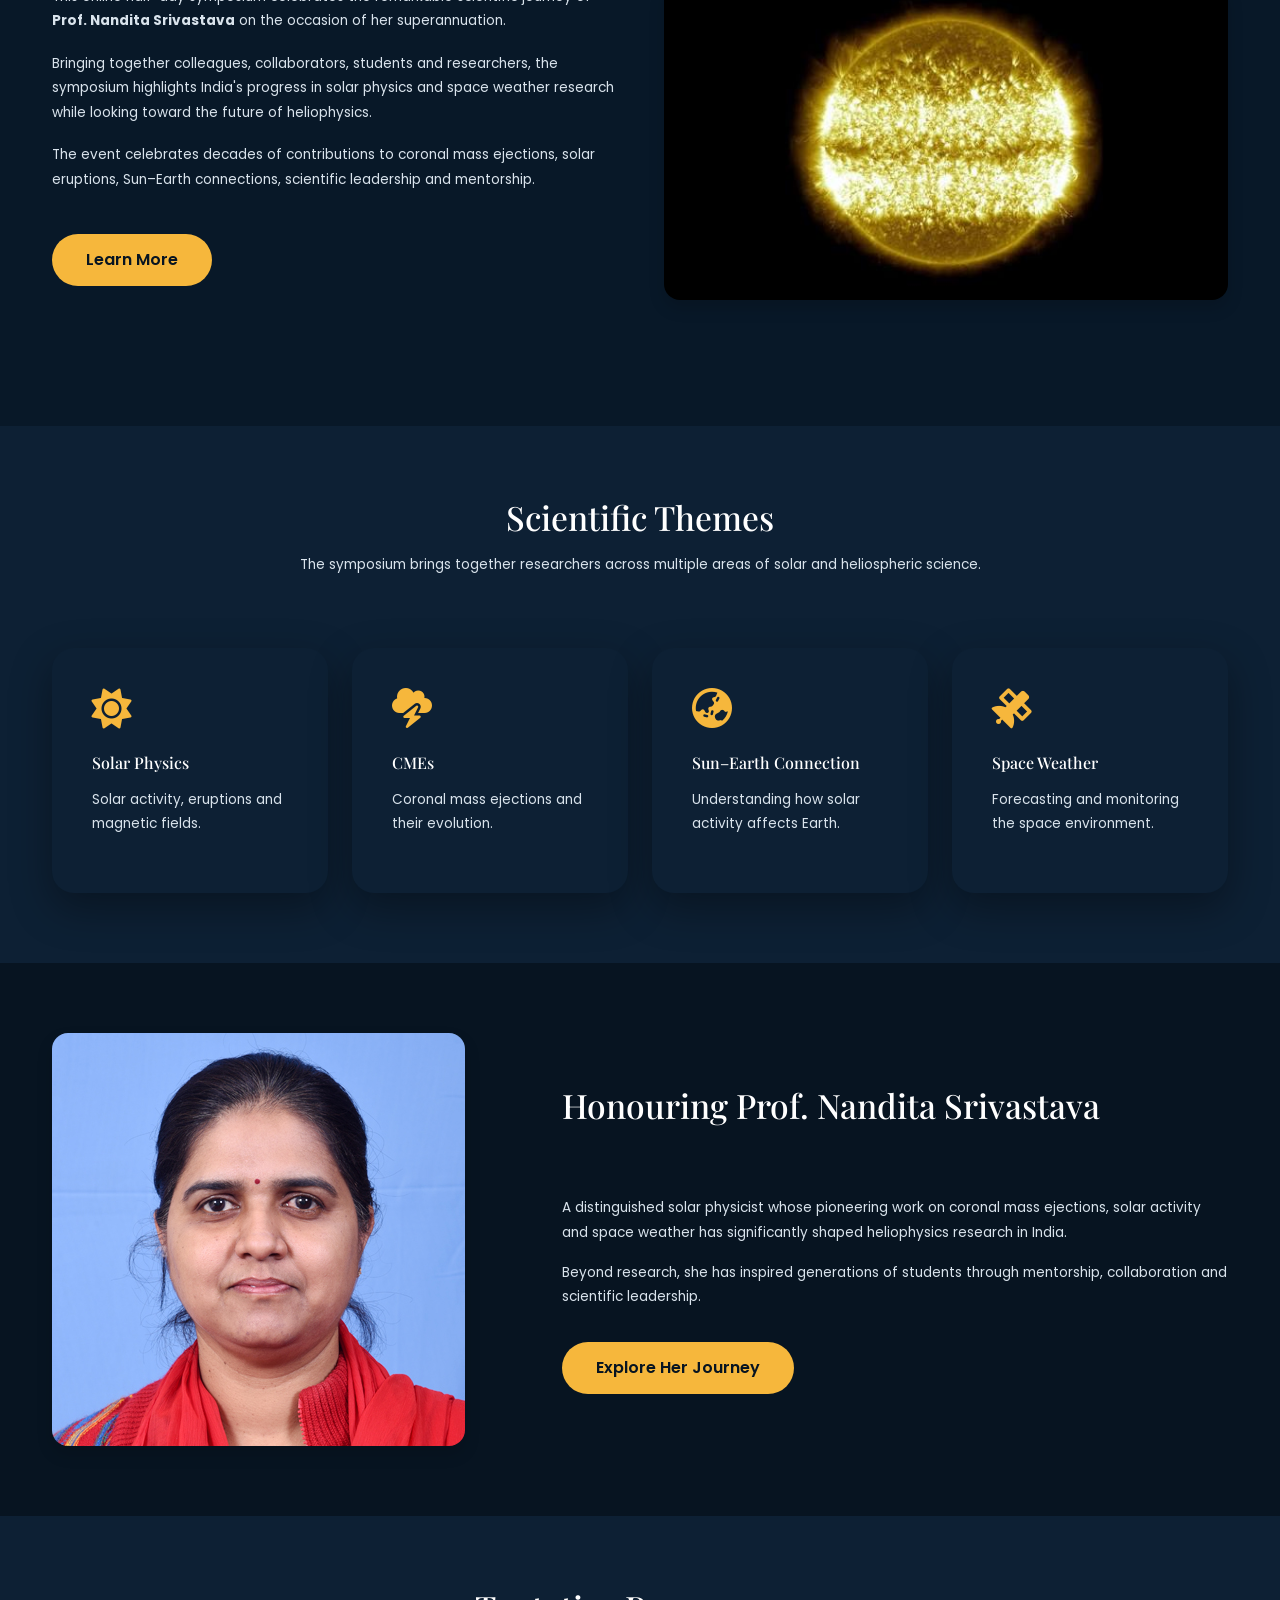
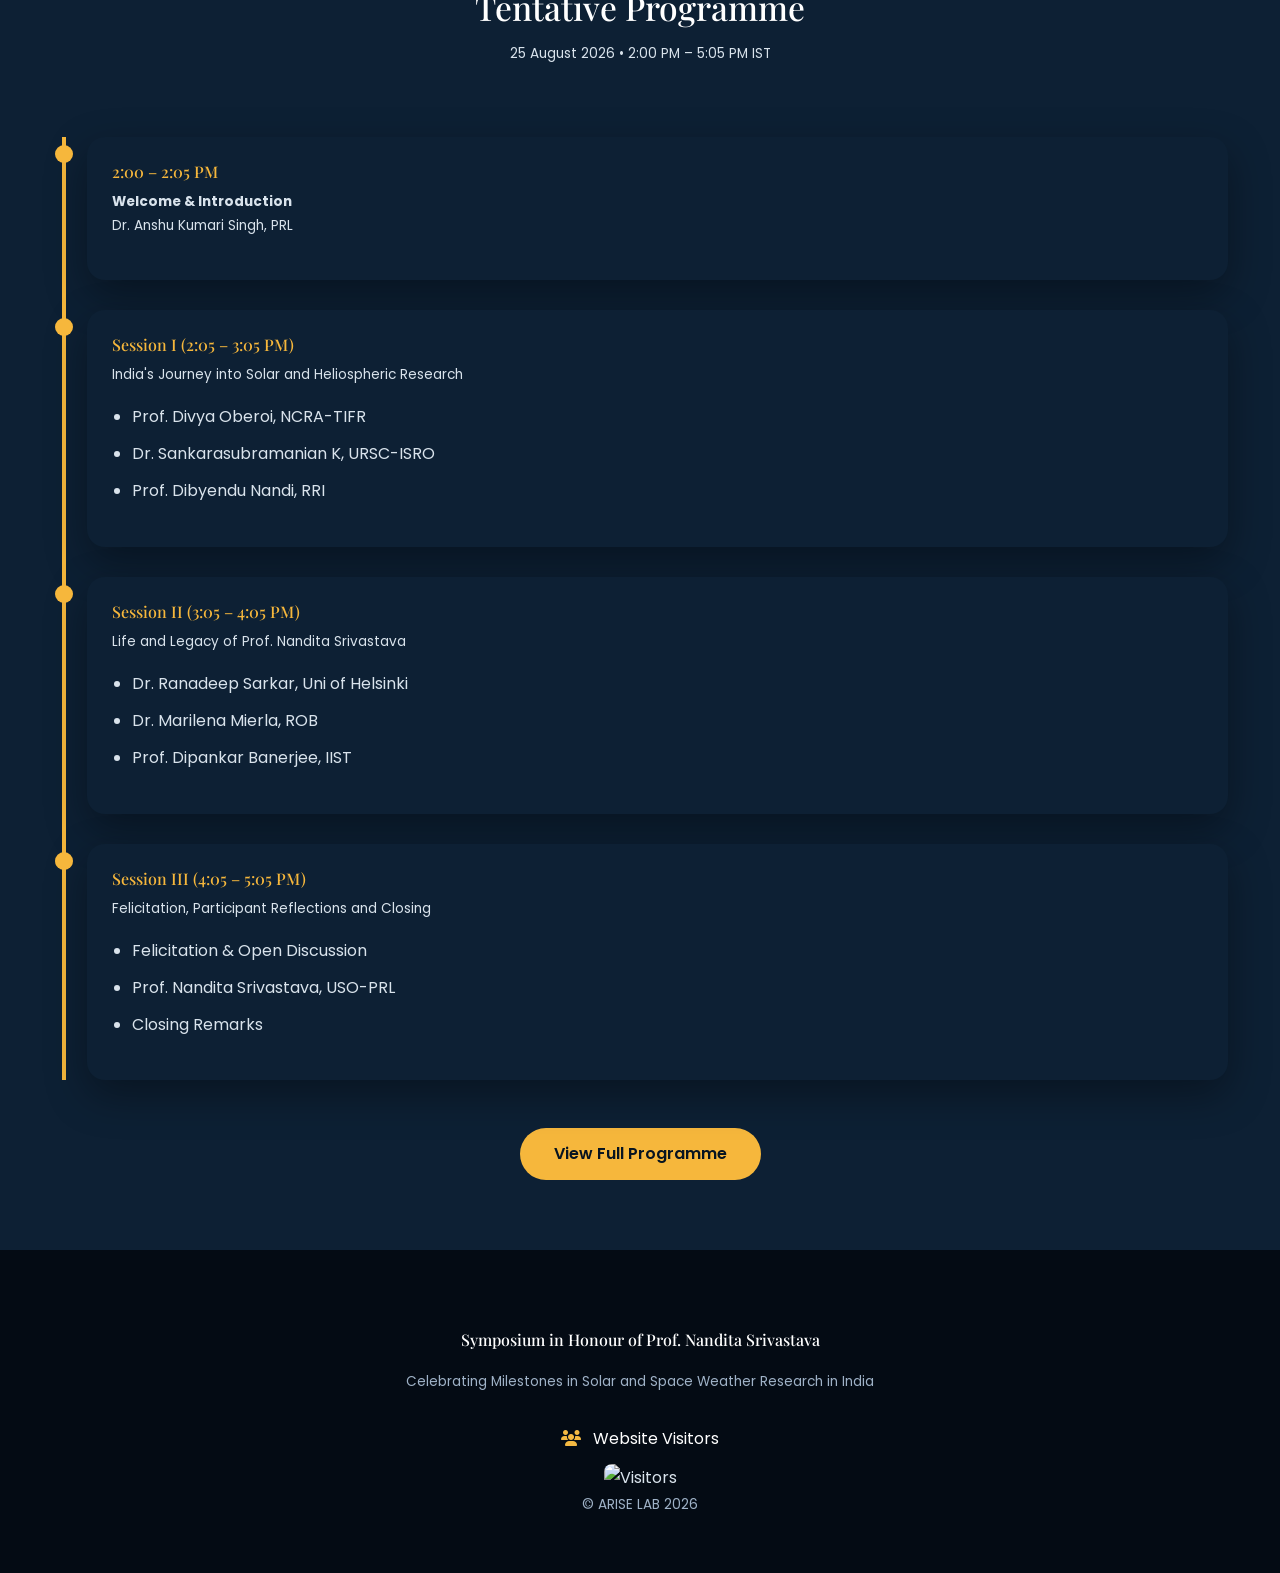
==== commit 1de2e005: "Added Book" ====
--- a/index.html
+++ b/index.html
@@ -177,6 +177,13 @@
         <i class="fab fa-youtube"></i> Watch Live on YouTube
     </a>
 
+    <a href="https://drive.google.com/file/d/1xPO3dACz2C3XUcU6_-7Cufhrqo0YhUci/view?usp=sharing"
+   class="btn btn-info"
+   target="_blank"
+   rel="noopener noreferrer">
+    📖 Ripples of the Radiant Minds
+</a>
+
 
                     </div>
 
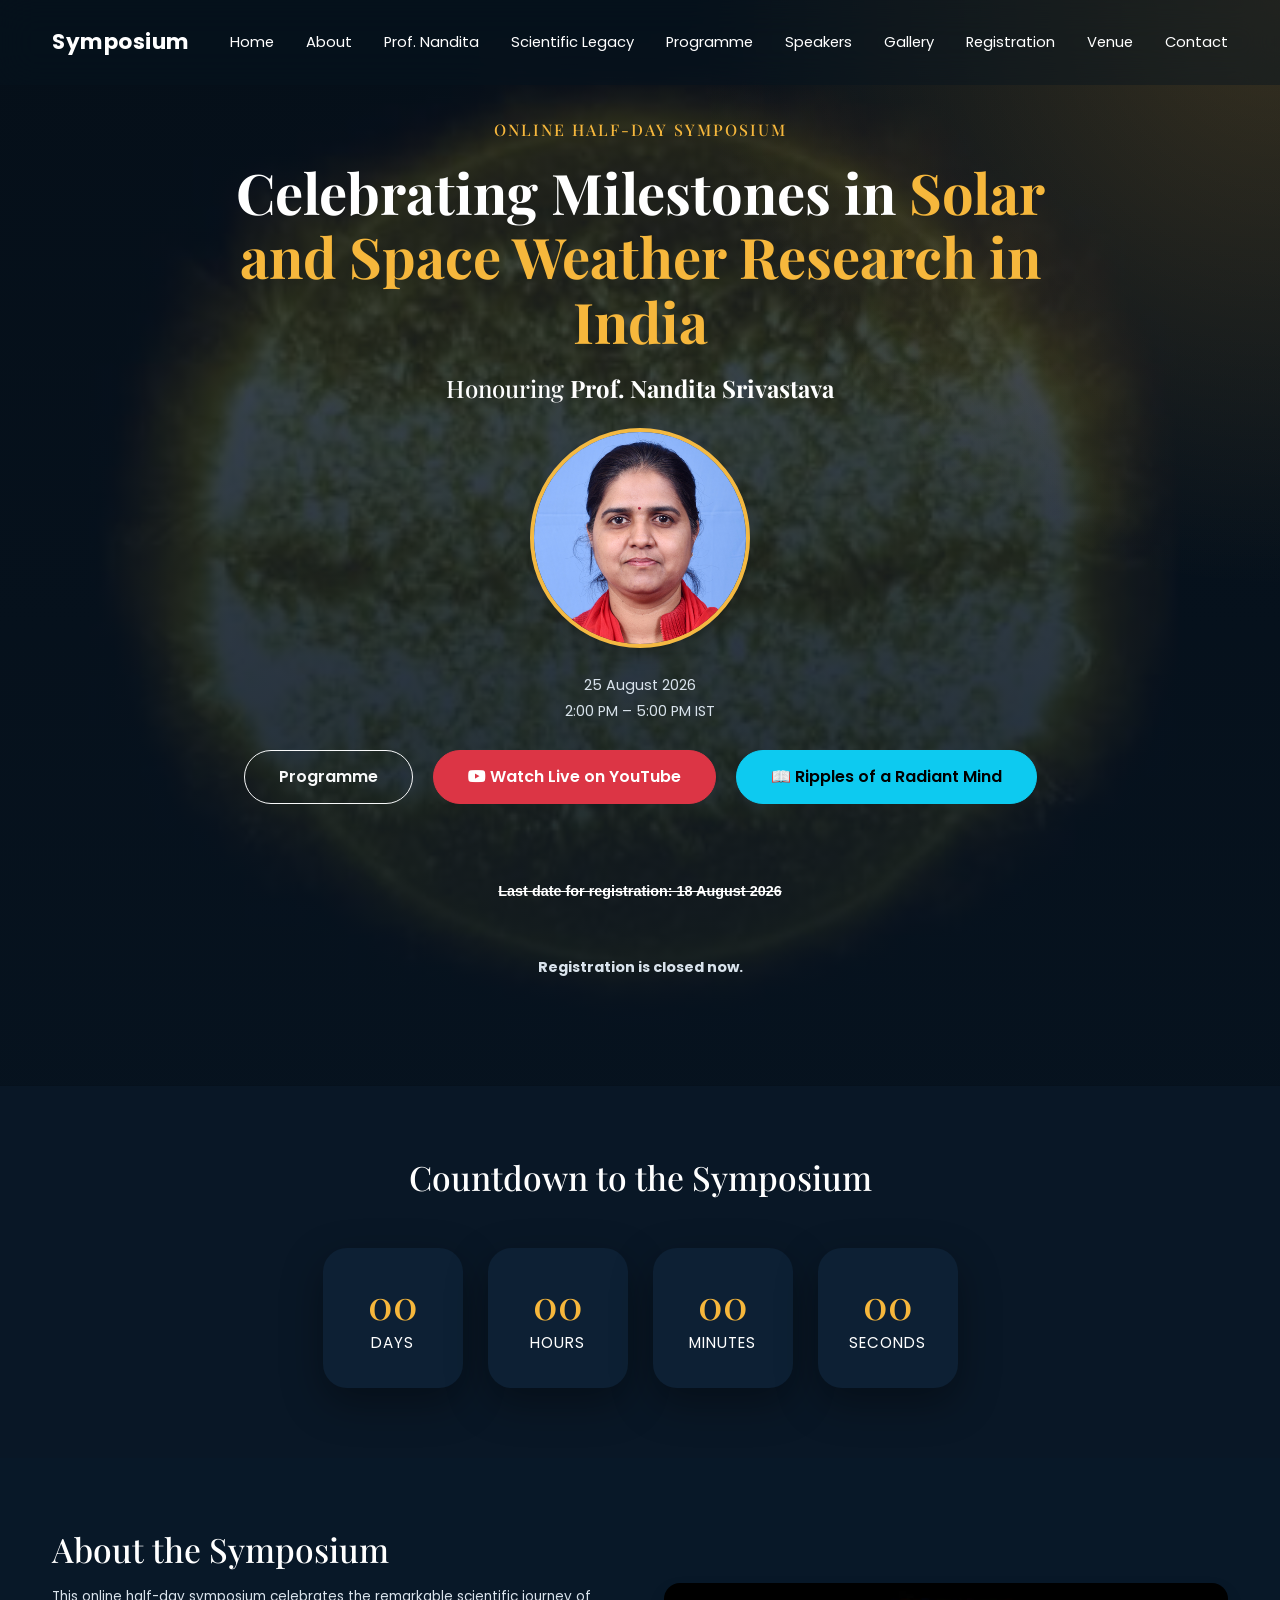
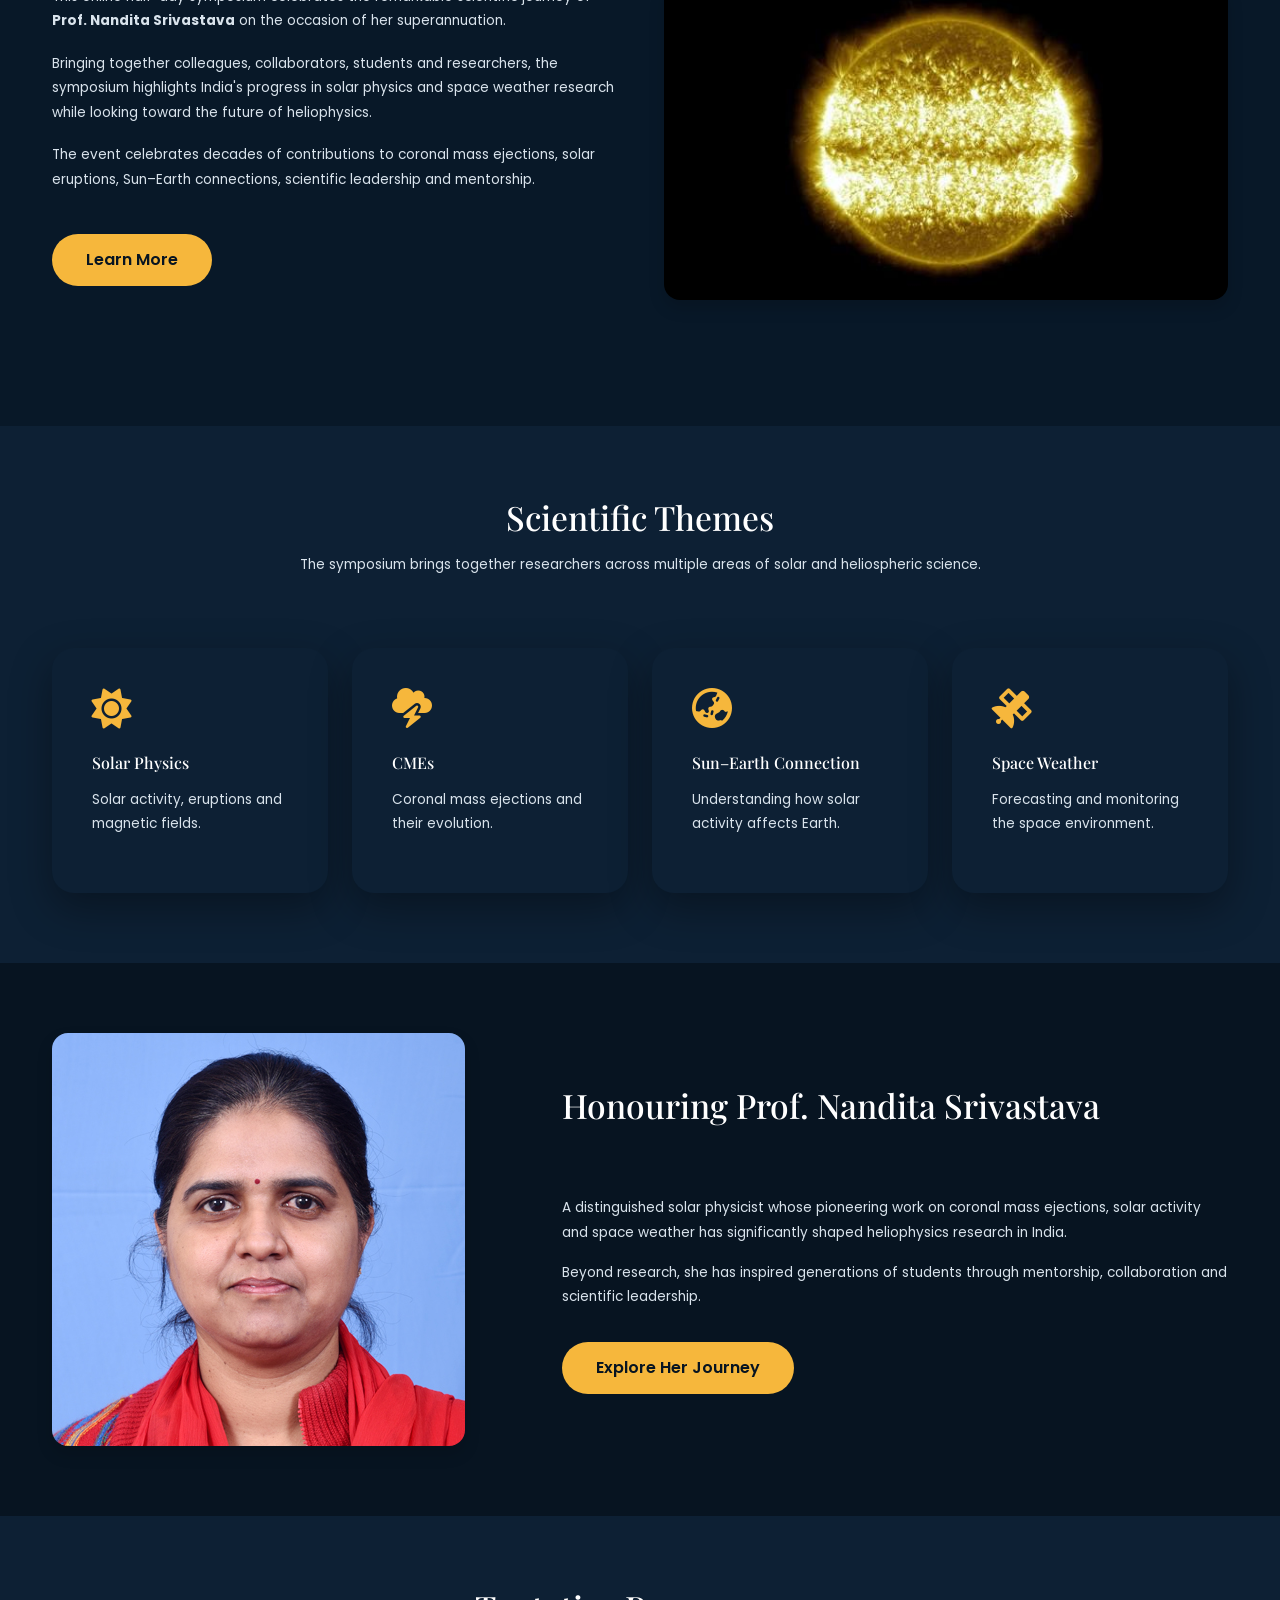
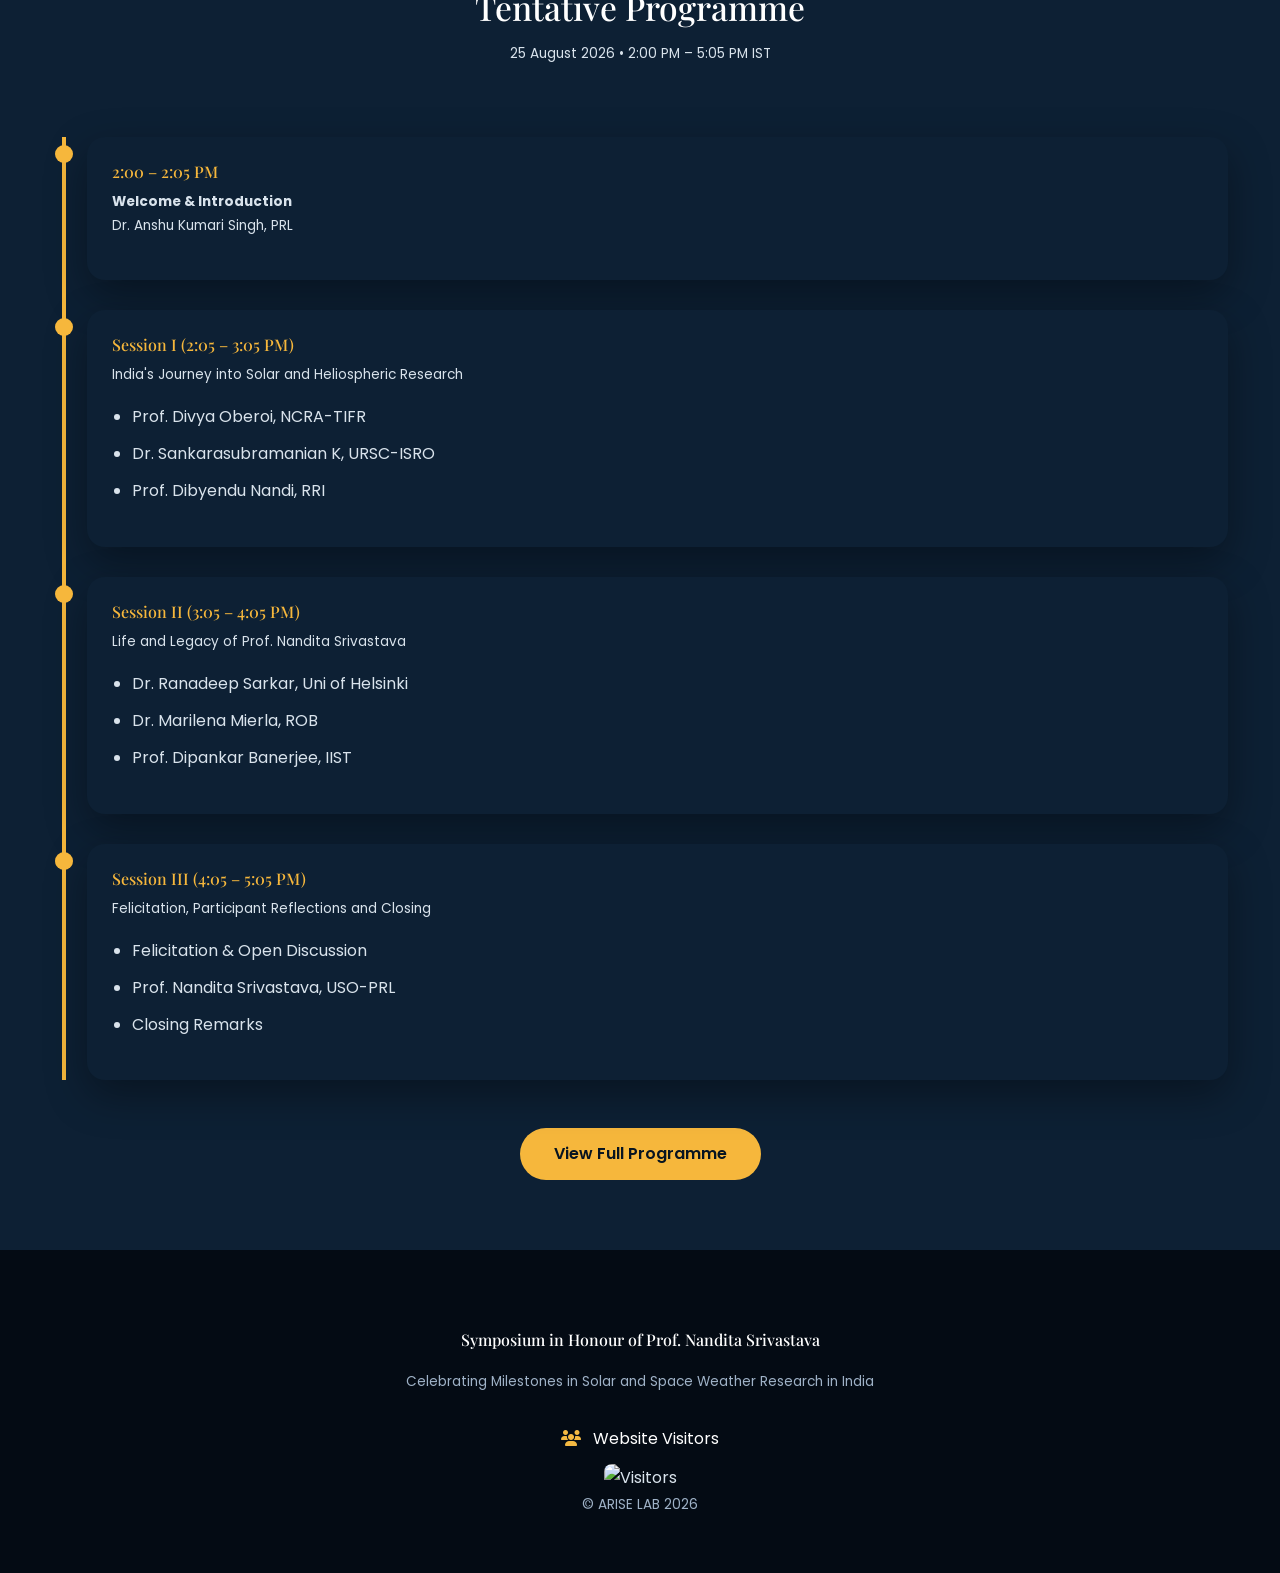
==== commit 28218c57: "Added Book title" ====
--- a/index.html
+++ b/index.html
@@ -181,7 +181,7 @@
    class="btn btn-info"
    target="_blank"
    rel="noopener noreferrer">
-    📖 Ripples of the Radiant Minds
+    📖 Ripples of a Radiant Mind
 </a>
 
 
